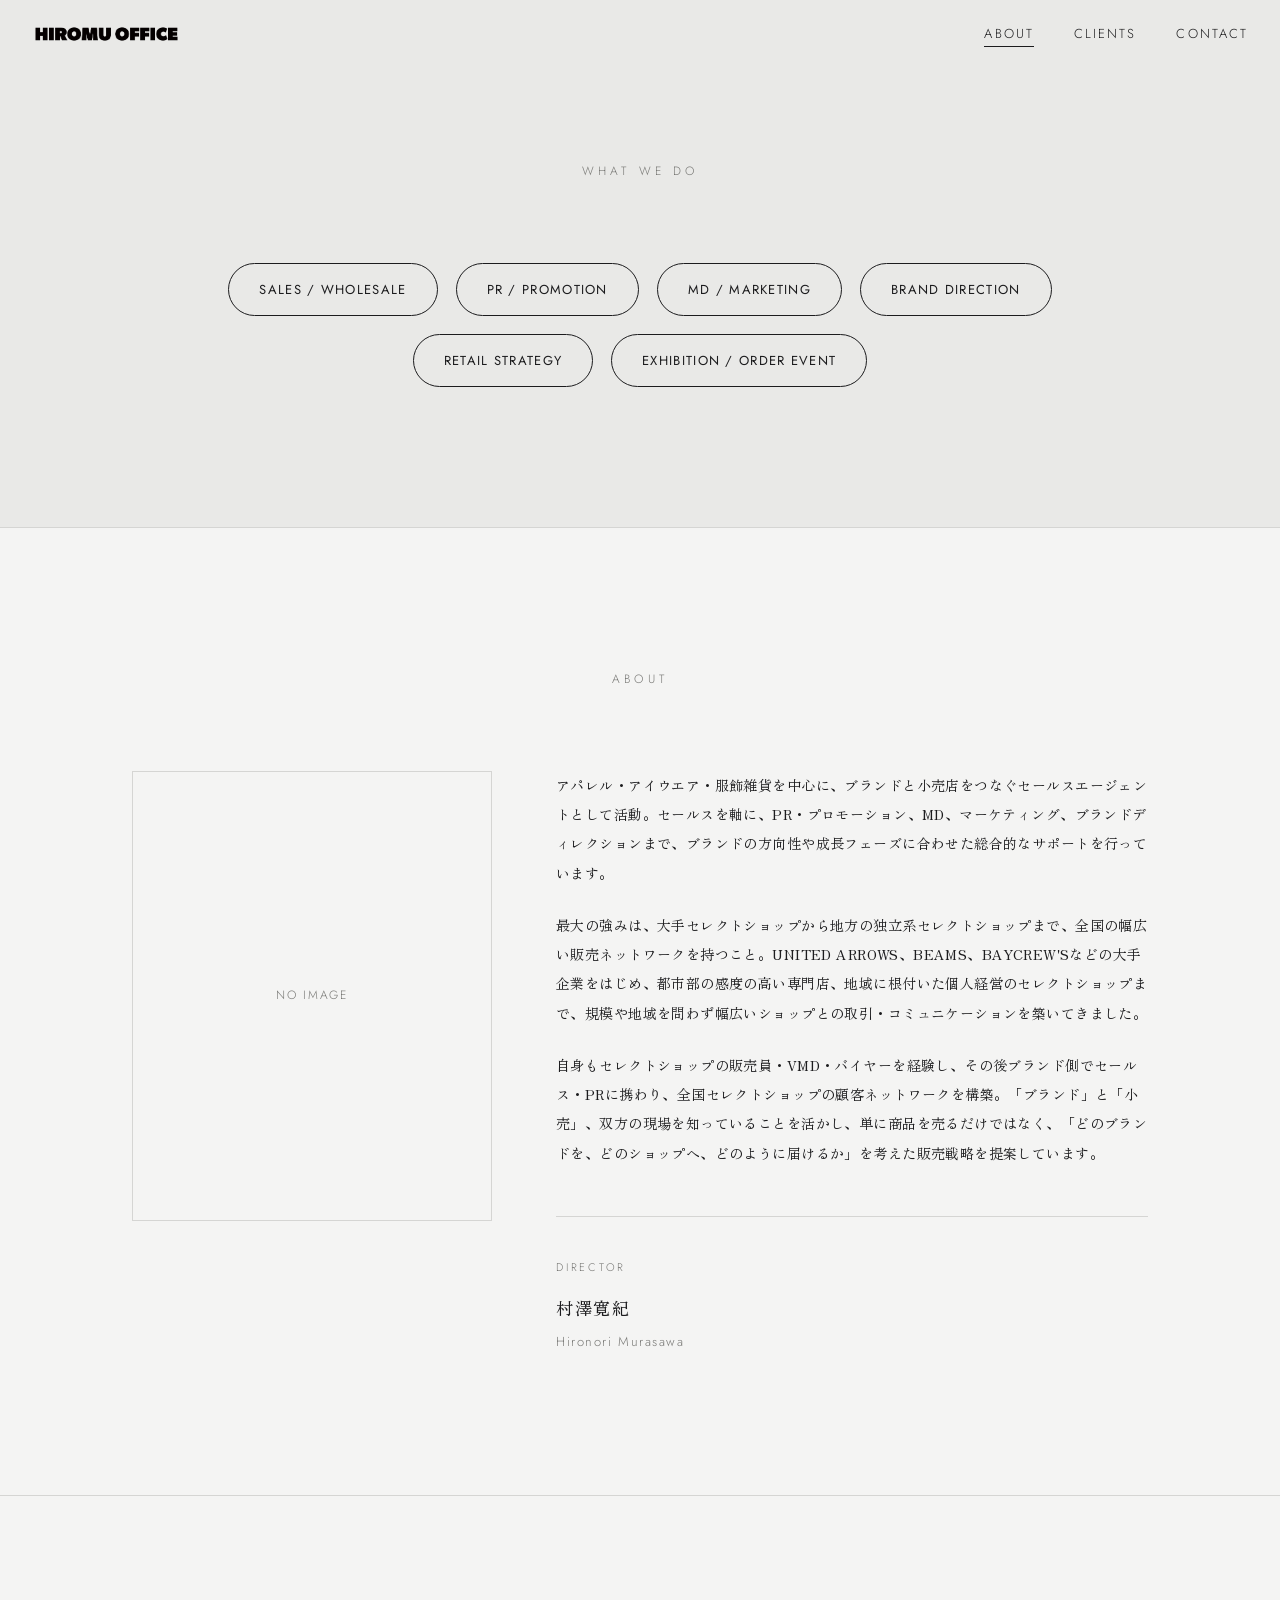
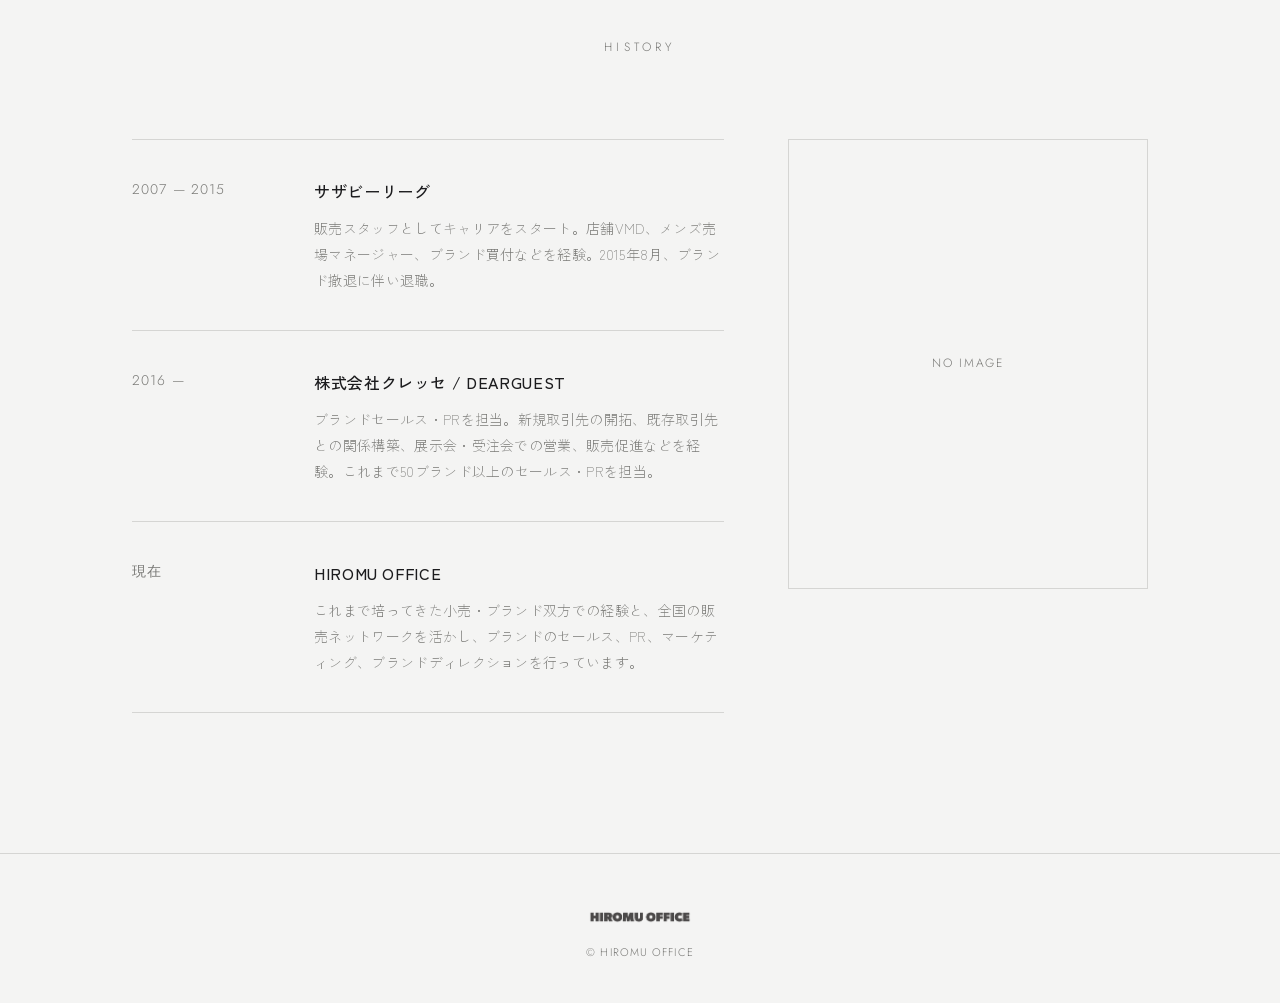
==== about.html @ 8cd8a6fa "Update About page lead paragraph wording" ====
<!DOCTYPE html>
<html lang="ja">
<head>
<meta charset="UTF-8">
<meta name="viewport" content="width=device-width, initial-scale=1.0">
<title>About | HIROMU OFFICE</title>
<meta name="description" content="HIROMU OFFICEの事業案内・プロフィール。全国の販売ネットワークを活かし、セールス、PR、MD、マーケティング、ブランドディレクションを行うセールスエージェントです。">
<link rel="stylesheet" href="css/style.css">
</head>
<body>

<header class="site-header solid">
  <a href="index.html" class="logo-mark"><img src="assets/logo.png" alt="HIROMU OFFICE"></a>
  <button class="nav-toggle" aria-label="メニュー">
    <span></span><span></span><span></span>
  </button>
  <ul class="nav-list">
    <li><a href="about.html" class="active">About</a></li>
    <li><a href="clients.html">Clients</a></li>
    <li><a href="contact.html">Contact</a></li>
  </ul>
</header>

<section class="section-pad section-alt" style="padding-top:160px;">
  <div class="wrap">
    <div class="section-head">
      <span class="eyebrow">What We Do</span>
    </div>
    <div class="service-buttons">
      <button type="button" class="service-btn">
        <span class="btn-label">Sales / Wholesale</span>
        <span class="btn-tooltip">新規取引先の開拓から、既存取引先との関係構築まで。</span>
      </button>
      <button type="button" class="service-btn">
        <span class="btn-label">PR / Promotion</span>
        <span class="btn-tooltip">ブランドの魅力を伝えるPR・プロモーション。</span>
      </button>
      <button type="button" class="service-btn">
        <span class="btn-label">MD / Marketing</span>
        <span class="btn-tooltip">ブランドの方向性・成長フェーズに合わせたMD・マーケティング。</span>
      </button>
      <button type="button" class="service-btn">
        <span class="btn-label">Brand Direction</span>
        <span class="btn-tooltip">ブランドの世界観を理解した上でのディレクション。</span>
      </button>
      <button type="button" class="service-btn">
        <span class="btn-label">Retail Strategy</span>
        <span class="btn-tooltip">どのブランドを、どのショップへ、どう届けるかを考えた販売戦略。</span>
      </button>
      <button type="button" class="service-btn">
        <span class="btn-label">Exhibition / Order Event</span>
        <span class="btn-tooltip">展示会・受注会での営業。</span>
      </button>
    </div>
  </div>
</section>

<section class="section-pad">
  <div class="wrap">
    <div class="section-head">
      <span class="eyebrow">About</span>
    </div>

    <div class="split">
      <div class="split-media no-image-media">
        <span>No Image</span>
      </div>
      <div class="split-body">
        <div class="lead director-intro">
          <p>アパレル・アイウエア・服飾雑貨を中心に、ブランドと小売店をつなぐセールスエージェントとして活動。セールスを軸に、PR・プロモーション、MD、マーケティング、ブランドディレクションまで、ブランドの方向性や成長フェーズに合わせた総合的なサポートを行っています。</p>
          <p>最大の強みは、大手セレクトショップから地方の独立系セレクトショップまで、全国の幅広い販売ネットワークを持つこと。UNITED ARROWS、BEAMS、BAYCREW'Sなどの大手企業をはじめ、都市部の感度の高い専門店、地域に根付いた個人経営のセレクトショップまで、規模や地域を問わず幅広いショップとの取引・コミュニケーションを築いてきました。</p>
          <p>自身もセレクトショップの販売員・VMD・バイヤーを経験し、その後ブランド側でセールス・PRに携わり、全国セレクトショップの顧客ネットワークを構築。「ブランド」と「小売」、双方の現場を知っていることを活かし、単に商品を売るだけではなく、「どのブランドを、どのショップへ、どのように届けるか」を考えた販売戦略を提案しています。</p>
        </div>

        <div class="director-block">
          <div class="role">Director</div>
          <div class="name-jp director-intro">村澤寛紀</div>
          <div class="name-en">Hironori Murasawa</div>
        </div>
      </div>
    </div>
  </div>
</section>

<section class="section-pad">
  <div class="wrap">
    <div class="section-head">
      <span class="eyebrow">History</span>
    </div>
    <div class="split split-reverse">
    <div class="split-media no-image-media">
      <span>No Image</span>
    </div>
    <div class="split-body">
    <div class="timeline">
      <div class="timeline-item">
        <div class="year">2007 — 2015</div>
        <div>
          <div class="org">サザビーリーグ</div>
          <div class="desc">販売スタッフとしてキャリアをスタート。店舗VMD、メンズ売場マネージャー、ブランド買付などを経験。2015年8月、ブランド撤退に伴い退職。</div>
        </div>
      </div>
      <div class="timeline-item">
        <div class="year">2016 — </div>
        <div>
          <div class="org">株式会社クレッセ / DEARGUEST</div>
          <div class="desc">ブランドセールス・PRを担当。新規取引先の開拓、既存取引先との関係構築、展示会・受注会での営業、販売促進などを経験。これまで50ブランド以上のセールス・PRを担当。</div>
        </div>
      </div>
      <div class="timeline-item">
        <div class="year">現在</div>
        <div>
          <div class="org">HIROMU OFFICE</div>
          <div class="desc">これまで培ってきた小売・ブランド双方での経験と、全国の販売ネットワークを活かし、ブランドのセールス、PR、マーケティング、ブランドディレクションを行っています。</div>
        </div>
      </div>
    </div>
    </div>
    </div>
  </div>
</section>

<footer class="site-footer">
  <img src="assets/logo.png" alt="HIROMU OFFICE">
  <p class="copyright">&copy; HIROMU OFFICE</p>
</footer>

<script src="js/main.js"></script>
</body>
</html>
---- css/style.css ----
@import url('https://fonts.googleapis.com/css2?family=Fraunces:opsz,wght@9..144,500;9..144,600;9..144,700&family=Jost:wght@300;400;500;700&family=Zen+Kaku+Gothic+New:wght@300;400;500;700&family=Zen+Old+Mincho:wght@400;500&display=swap');

:root {
  --ink: #1c1c1e;
  --paper: #f4f4f3;
  --line: #d5d5d3;
  --muted: #787875;
  --accent: #1c1c1e;
  --max: 1080px;
}

* { box-sizing: border-box; margin: 0; padding: 0; }

html { scroll-behavior: smooth; }

body {
  font-family: 'Zen Kaku Gothic New', -apple-system, BlinkMacSystemFont, 'Hiragino Sans', 'Yu Gothic', sans-serif;
  font-weight: 300;
  color: var(--ink);
  background: var(--paper);
  line-height: 1.9;
  letter-spacing: 0.02em;
  -webkit-font-smoothing: antialiased;
}

a { color: inherit; text-decoration: none; }

img { max-width: 100%; display: block; }

.wrap {
  max-width: var(--max);
  margin: 0 auto;
  padding: 0 32px;
}

/* Header */
.site-header {
  position: fixed;
  top: 0; left: 0; right: 0;
  z-index: 100;
  display: flex;
  align-items: center;
  justify-content: space-between;
  padding: 22px 32px;
  mix-blend-mode: normal;
  transition: background 0.3s ease, box-shadow 0.3s ease;
}

.site-header.solid {
  background: rgba(250, 250, 248, 0.92);
  backdrop-filter: blur(6px);
  box-shadow: 0 1px 0 var(--line);
}

.logo-mark img { height: 20px; width: auto; }

.nav-list {
  display: flex;
  gap: 40px;
  list-style: none;
  font-family: 'Jost', sans-serif;
  font-size: 13px;
  letter-spacing: 0.16em;
  text-transform: uppercase;
}

.nav-list a {
  position: relative;
  padding-bottom: 4px;
}

.nav-list a::after {
  content: '';
  position: absolute;
  left: 0; right: 0; bottom: 0;
  height: 1px;
  background: var(--ink);
  transform: scaleX(0);
  transform-origin: right;
  transition: transform 0.3s ease;
}

.nav-list a:hover::after,
.nav-list a.active::after {
  transform: scaleX(1);
  transform-origin: left;
}

.nav-toggle {
  display: none;
  flex-direction: column;
  gap: 5px;
  background: none;
  border: none;
  cursor: pointer;
  z-index: 200;
}

.nav-toggle span {
  width: 24px;
  height: 1px;
  background: var(--ink);
  display: block;
}

/* TOP page: full-bleed photo hero */
.top-hero {
  position: relative;
  height: 100svh;
  overflow: hidden;
}

.top-hero-photo {
  position: absolute;
  inset: 0;
}

.top-hero-photo img {
  width: 100%;
  height: 100%;
  object-fit: cover;
  display: block;
  filter: contrast(0.92) brightness(0.85) saturate(0.9);
}

.top-hero-photo::after {
  content: '';
  position: absolute;
  inset: 0;
  background: linear-gradient(180deg, rgba(0,0,0,0.35) 0%, rgba(0,0,0,0.15) 35%, rgba(0,0,0,0.45) 100%);
}

body.has-photo-hero .site-header:not(.solid) .logo-mark img {
  filter: invert(1) brightness(1.6);
}

body.has-photo-hero .site-header:not(.solid):not(:has(.nav-list.open)) .nav-toggle span {
  background: #fff;
}

@media (min-width: 861px) {
  body.has-photo-hero .site-header:not(.solid) .nav-list a {
    color: #fff;
  }
}

/* Section shell */
section { position: relative; }

.section-pad {
  padding: 140px 0;
}

.section-pad + .section-pad,
.section-alt + .section-pad {
  border-top: 1px solid var(--line);
}

.section-alt {
  background: #e9e9e7;
}

.section-head {
  text-align: center;
  margin-bottom: 80px;
}

.section-head .eyebrow {
  font-family: 'Jost', sans-serif;
  font-size: 12px;
  letter-spacing: 0.35em;
  text-transform: uppercase;
  color: var(--muted);
  display: block;
  margin-bottom: 18px;
}

.section-head h2 {
  font-weight: 500;
  font-size: clamp(22px, 3vw, 30px);
  letter-spacing: 0.08em;
}

.section-head h2.tagline {
  font-family: 'Jost', sans-serif;
  font-weight: 300;
  font-size: clamp(20px, 3.4vw, 34px);
  letter-spacing: 0.05em;
}

/* Nav cards on top page */
.card-grid {
  display: grid;
  grid-template-columns: repeat(3, 1fr);
  gap: 1px;
  background: var(--line);
  border: 1px solid var(--line);
}

.nav-card {
  background: var(--paper);
  padding: 64px 36px;
  text-align: center;
  transition: background 0.3s ease;
}

.nav-card:hover { background: #fff; }

.nav-card .num {
  font-family: 'Jost', sans-serif;
  font-size: 12px;
  color: var(--muted);
  letter-spacing: 0.2em;
  margin-bottom: 20px;
  display: block;
}

.nav-card h3 {
  font-family: 'Jost', sans-serif;
  font-weight: 400;
  font-size: 20px;
  letter-spacing: 0.14em;
  margin-bottom: 18px;
}

.nav-card p {
  font-size: 14px;
  color: var(--muted);
  line-height: 1.9;
  margin-bottom: 26px;
}

.nav-card .more {
  font-family: 'Jost', sans-serif;
  font-size: 11px;
  letter-spacing: 0.2em;
  text-transform: uppercase;
  border-bottom: 1px solid var(--ink);
  padding-bottom: 2px;
}

/* Body copy */
.lead {
  max-width: 720px;
  margin: 0 auto;
  font-size: 16px;
  line-height: 2.1;
}

.lead p + p { margin-top: 1.6em; }

.director-intro {
  font-family: 'Zen Old Mincho', serif;
  font-weight: 400;
  font-size: 14px;
  letter-spacing: 0.03em;
}

.director-block .name-jp.director-intro {
  font-size: 17px;
  font-weight: 500;
}

.director-block {
  max-width: 720px;
  margin: 64px auto 0;
  padding-top: 40px;
  border-top: 1px solid var(--line);
  text-align: center;
}

/* Split layout: media + body side by side */
.split {
  display: grid;
  grid-template-columns: minmax(240px, 360px) 1fr;
  gap: 64px;
  align-items: start;
  max-width: var(--max);
  margin: 0 auto;
}

.split.split-reverse {
  grid-template-columns: 1fr minmax(240px, 360px);
}

.split.split-reverse .split-media { order: 2; }
.split.split-reverse .split-body { order: 1; }

.split-media img {
  width: 100%;
  aspect-ratio: 4 / 5;
  object-fit: cover;
  filter: grayscale(1);
}

.no-image-media {
  aspect-ratio: 4 / 5;
  display: flex;
  align-items: center;
  justify-content: center;
  border: 1px solid var(--line);
}

.no-image-media span {
  font-family: 'Jost', sans-serif;
  font-size: 12px;
  letter-spacing: 0.14em;
  text-transform: uppercase;
  color: var(--muted);
}

.split-body .lead {
  max-width: none;
  margin: 0;
}

.split-body .director-block {
  max-width: none;
  margin: 48px 0 0;
  text-align: left;
}

@media (max-width: 860px) {
  .split,
  .split.split-reverse {
    grid-template-columns: 1fr;
    gap: 32px;
  }

  .split.split-reverse .split-media,
  .split.split-reverse .split-body {
    order: initial;
  }

  .split-media img {
    max-width: 340px;
    margin: 0 auto;
  }
}

.director-block .role {
  font-family: 'Jost', sans-serif;
  font-size: 11px;
  letter-spacing: 0.25em;
  text-transform: uppercase;
  color: var(--muted);
  margin-bottom: 14px;
}

.director-block .name-jp {
  font-size: 20px;
  letter-spacing: 0.1em;
  margin-bottom: 6px;
}

.director-block .name-en {
  font-family: 'Jost', sans-serif;
  font-size: 13px;
  letter-spacing: 0.12em;
  color: var(--muted);
}

/* Services */
.service-buttons {
  max-width: var(--max);
  margin: 0 auto;
  display: flex;
  flex-wrap: wrap;
  justify-content: center;
  gap: 18px;
}

.service-btn {
  position: relative;
  font-family: 'Jost', sans-serif;
  background: transparent;
  border: 1px solid var(--ink);
  border-radius: 999px;
  padding: 16px 30px;
  cursor: pointer;
  -webkit-tap-highlight-color: transparent;
}

.btn-label {
  position: relative;
  z-index: 1;
  font-size: 13px;
  letter-spacing: 0.1em;
  text-transform: uppercase;
  color: var(--ink);
  transition: color 0.3s ease;
}

.service-btn::before {
  content: '';
  position: absolute;
  inset: 0;
  border-radius: 999px;
  background: var(--ink);
  transform: scaleX(0);
  transition: transform 0.35s ease;
  z-index: 0;
}

.service-btn:hover::before,
.service-btn:focus-visible::before {
  transform: scaleX(1);
}

.service-btn:hover .btn-label,
.service-btn:focus-visible .btn-label {
  color: var(--paper);
}

.btn-tooltip {
  position: absolute;
  bottom: calc(100% + 14px);
  left: 50%;
  width: 240px;
  transform: translateX(-50%) translateY(6px);
  background: var(--ink);
  color: var(--paper);
  font-family: 'Zen Kaku Gothic New', sans-serif;
  font-size: 13px;
  line-height: 1.8;
  letter-spacing: 0.02em;
  text-transform: none;
  text-align: left;
  padding: 16px 18px;
  border-radius: 10px;
  opacity: 0;
  pointer-events: none;
  transition: opacity 0.25s ease, transform 0.25s ease;
  z-index: 20;
}

.btn-tooltip::after {
  content: '';
  position: absolute;
  top: 100%;
  left: 50%;
  transform: translateX(-50%);
  border: 6px solid transparent;
  border-top-color: var(--ink);
}

.service-btn:hover .btn-tooltip,
.service-btn:focus-visible .btn-tooltip,
.service-btn.is-open .btn-tooltip {
  opacity: 1;
  transform: translateX(-50%) translateY(0);
}

.service-btn.is-open::before {
  transform: scaleX(1);
}

.service-btn.is-open .btn-label {
  color: var(--paper);
}

/* Career timeline */
.timeline {
  max-width: 760px;
  margin: 0 auto;
}

.timeline-item {
  display: grid;
  grid-template-columns: 150px 1fr;
  gap: 32px;
  padding: 36px 0;
  border-bottom: 1px solid var(--line);
}

.timeline-item:first-child { border-top: 1px solid var(--line); }

.timeline-item .year {
  font-family: 'Jost', sans-serif;
  font-size: 14px;
  letter-spacing: 0.08em;
  color: var(--muted);
  white-space: nowrap;
}

.timeline-item .org {
  font-size: 16px;
  font-weight: 500;
  letter-spacing: 0.04em;
  margin-bottom: 10px;
}

.timeline-item .desc {
  font-size: 14px;
  color: var(--muted);
  line-height: 1.85;
}

/* Clients */
.client-grid {
  max-width: 460px;
  margin: 0 auto;
  display: flex;
  flex-direction: column;
  gap: 110px;
}

.client-card {
  text-align: center;
}

.client-photo {
  aspect-ratio: 4 / 5;
  overflow: hidden;
  margin-bottom: 26px;
}

.client-photo img {
  width: 100%;
  height: 100%;
  object-fit: cover;
  filter: grayscale(1);
  transition: filter 0.4s ease, transform 0.6s ease;
}

.client-card:hover .client-photo img {
  filter: grayscale(0);
  transform: scale(1.03);
}

.client-card .client-name {
  display: block;
  font-family: 'Jost', sans-serif;
  font-size: clamp(22px, 3.2vw, 32px);
  letter-spacing: 0.06em;
  text-transform: uppercase;
}

.client-card .client-name.normal-case {
  text-transform: none;
}

.client-card.no-image {
  padding: 60px 0;
  border: 1px solid var(--line);
}

.client-card.no-image .client-name {
  color: var(--muted);
}

.network-text {
  max-width: 640px;
  margin: 48px auto 0;
  text-align: center;
  font-size: 15px;
  color: var(--muted);
  line-height: 2;
}

.network-text strong {
  color: var(--ink);
  font-weight: 500;
}

/* Contact form */
.contact-form {
  max-width: 560px;
  margin: 0 auto;
}

.field {
  margin-bottom: 30px;
}

.field label {
  display: block;
  font-family: 'Jost', sans-serif;
  font-size: 11px;
  letter-spacing: 0.2em;
  text-transform: uppercase;
  color: var(--muted);
  margin-bottom: 10px;
}

.field input,
.field textarea {
  width: 100%;
  border: none;
  border-bottom: 1px solid var(--line);
  background: transparent;
  padding: 10px 2px;
  font-family: inherit;
  font-size: 15px;
  color: var(--ink);
  transition: border-color 0.3s ease;
}

.field textarea { resize: vertical; min-height: 120px; }

.field input:focus,
.field textarea:focus {
  outline: none;
  border-color: var(--ink);
}

.field .req {
  font-size: 10px;
  color: var(--muted);
  margin-left: 6px;
}

.submit-btn {
  display: inline-block;
  font-family: 'Jost', sans-serif;
  font-size: 12px;
  letter-spacing: 0.2em;
  text-transform: uppercase;
  background: var(--ink);
  color: var(--paper);
  border: 1px solid var(--ink);
  padding: 16px 44px;
  cursor: pointer;
  transition: background 0.3s ease, color 0.3s ease;
  width: 100%;
}

.submit-btn:hover {
  background: transparent;
  color: var(--ink);
}

.submit-btn:disabled {
  opacity: 0.5;
  cursor: default;
}

.form-status {
  margin-top: 20px;
  text-align: center;
  font-size: 13px;
  letter-spacing: 0.04em;
  min-height: 1.4em;
}

.form-status.is-success { color: #2f6b3a; }
.form-status.is-error { color: #a33; }

.contact-note {
  max-width: 560px;
  margin: 0 auto 56px;
  text-align: center;
  font-size: 13px;
  color: var(--muted);
  line-height: 1.9;
}

/* Footer */
.site-footer {
  padding: 56px 32px 40px;
  text-align: center;
  border-top: 1px solid var(--line);
}

.site-footer img {
  height: 14px;
  margin: 0 auto 18px;
  opacity: 0.7;
}

.site-footer .copyright {
  font-family: 'Jost', sans-serif;
  font-size: 11px;
  letter-spacing: 0.1em;
  color: var(--muted);
}

/* Responsive */
@media (max-width: 860px) {
  .nav-list {
    position: fixed;
    top: 0; right: 0;
    height: 100vh;
    width: 78vw;
    max-width: 320px;
    background: var(--paper);
    flex-direction: column;
    justify-content: center;
    align-items: flex-start;
    gap: 30px;
    padding: 0 48px;
    transform: translateX(100%);
    transition: transform 0.4s ease;
    box-shadow: -2px 0 24px rgba(0,0,0,0.06);
  }

  .nav-list.open { transform: translateX(0); }

  .nav-toggle { display: flex; }

  .card-grid { grid-template-columns: 1fr; }

  .service-buttons { gap: 12px; }

  .btn-tooltip { width: min(230px, 76vw); }

  .timeline-item { grid-template-columns: 1fr; gap: 10px; }

  .client-grid { gap: 70px; }

  .section-pad { padding: 90px 0; }

  .hero-split {
    grid-template-columns: 1fr;
    min-height: auto;
    padding: 16px;
    gap: 16px;
  }

  .hero-split-text { padding: 100px 8px 24px; }

  .hero-split-media { aspect-ratio: 4 / 5; border-radius: 16px; }
}
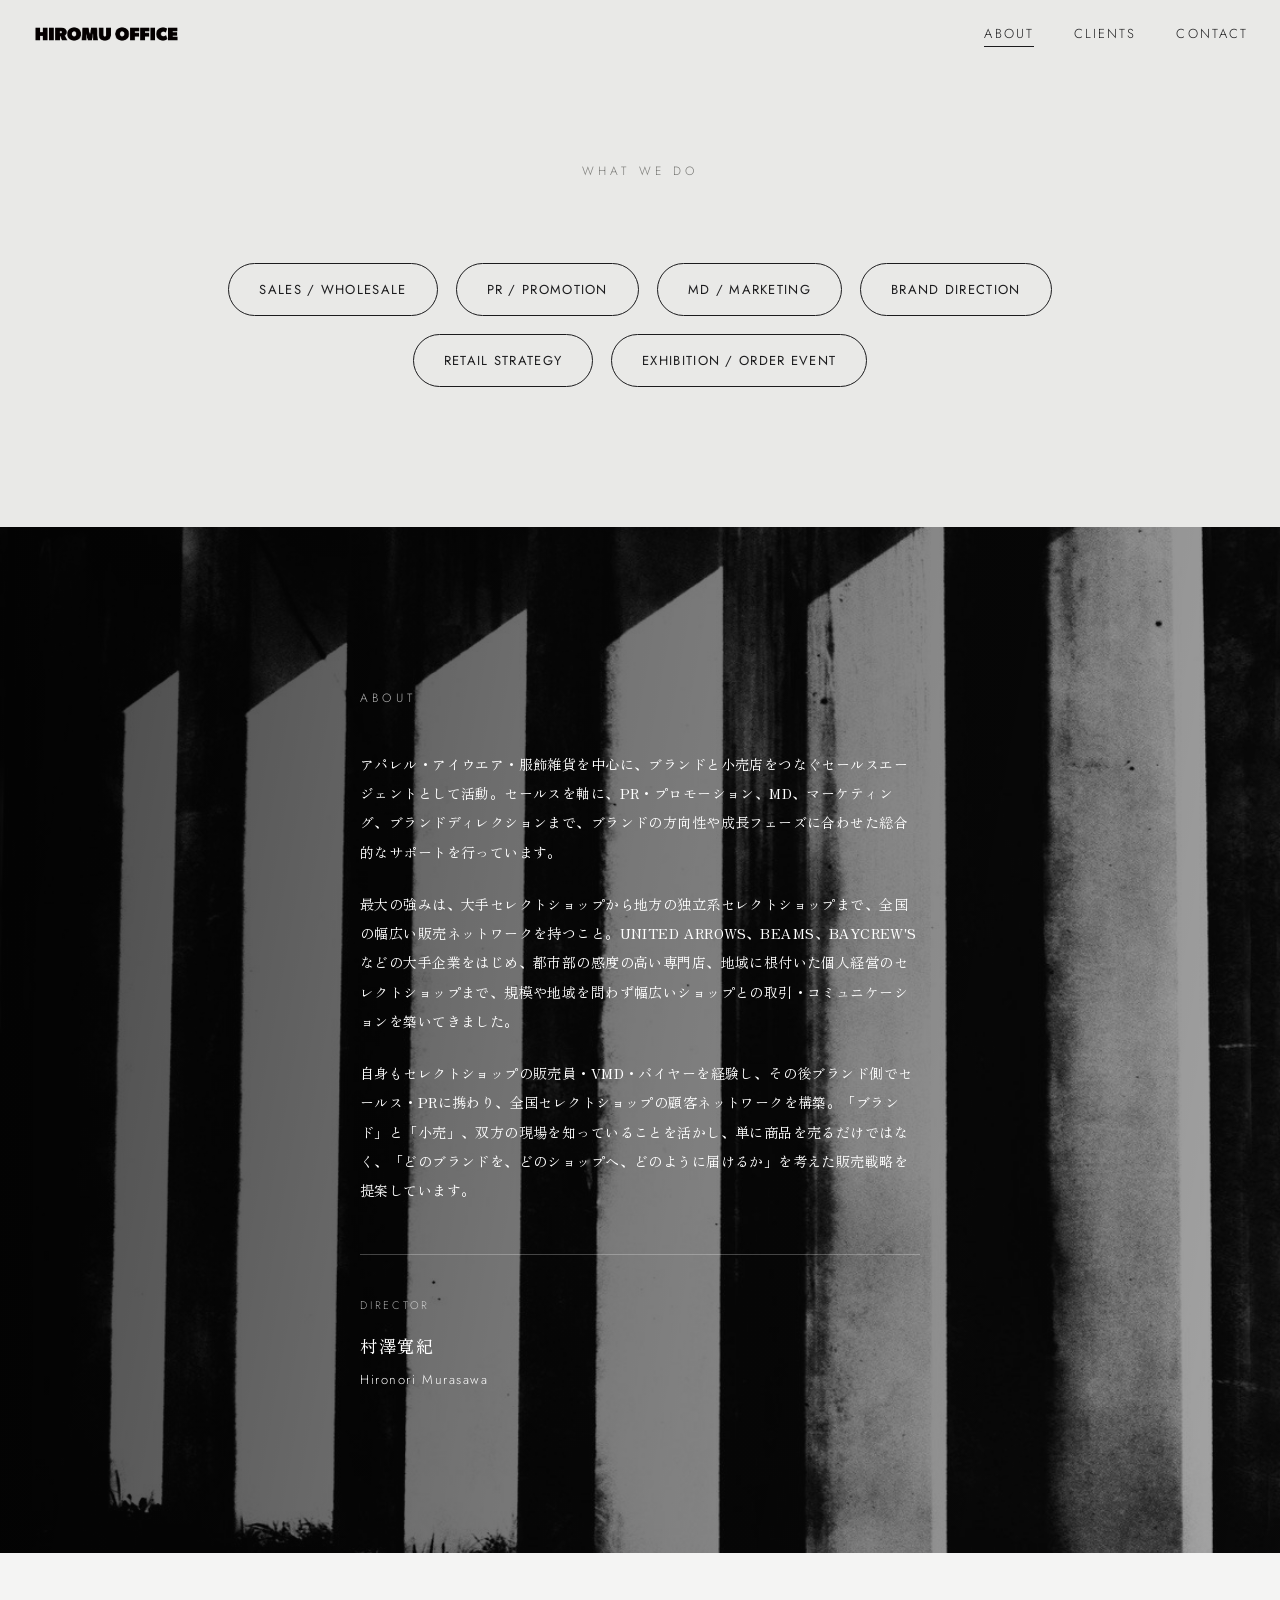
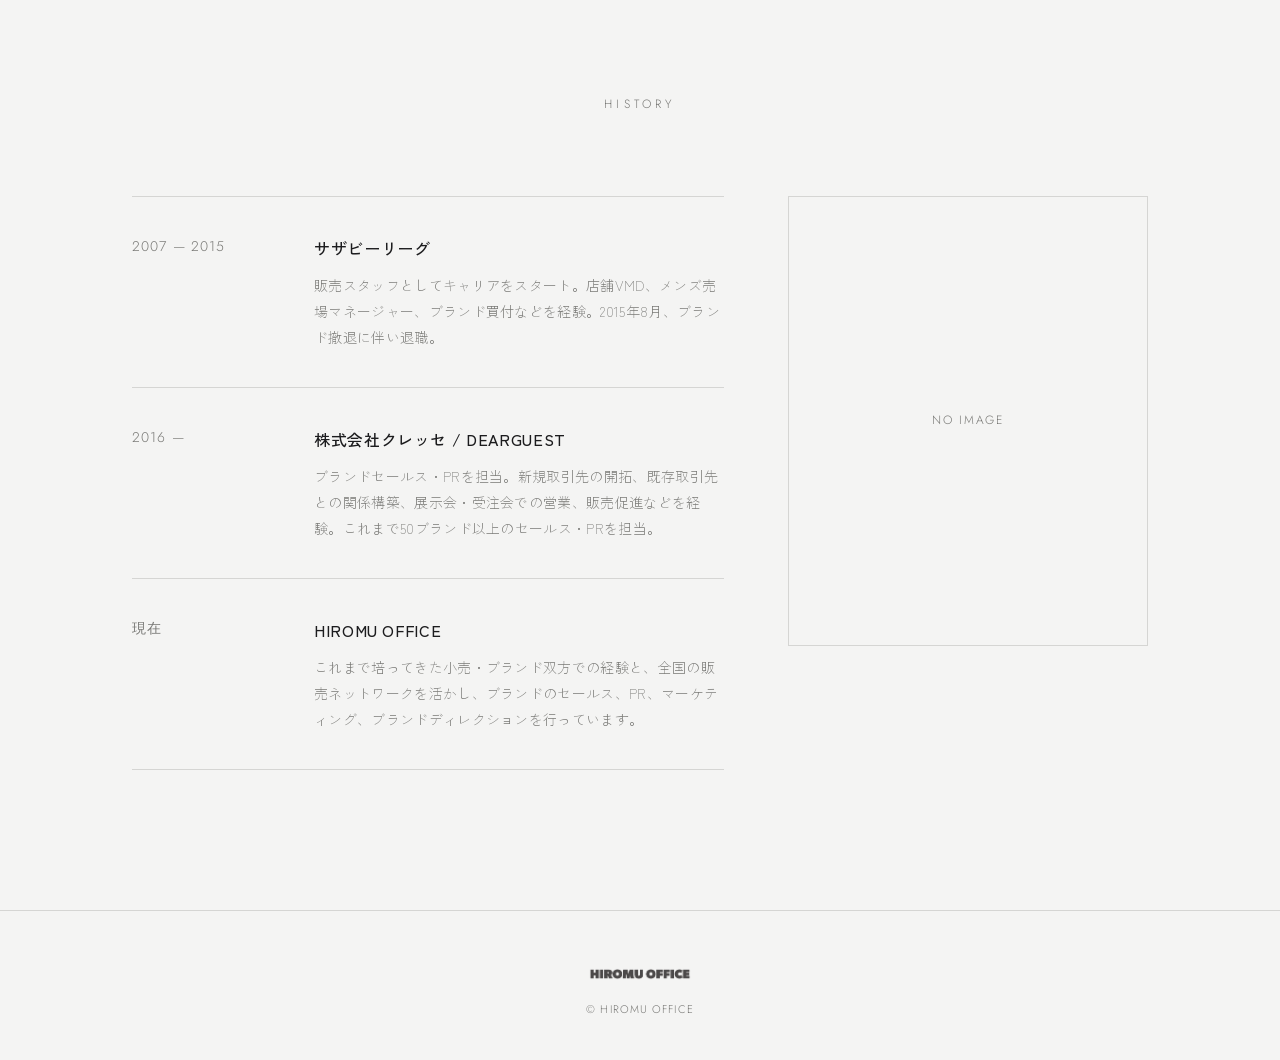
==== commit 560aa9b2: "Give About page director-intro section a full-bleed photo background, inspired by sandt-showroom.com" ====
--- a/about.html
+++ b/about.html
@@ -55,29 +55,25 @@
   </div>
 </section>
 
-<section class="section-pad">
-  <div class="wrap">
+<section class="photo-bg-section">
+  <div class="photo-bg-media">
+    <img src="assets/hero-columns.jpg" alt="HIROMU OFFICE">
+  </div>
+  <div class="wrap photo-bg-content">
     <div class="section-head">
       <span class="eyebrow">About</span>
     </div>
 
-    <div class="split">
-      <div class="split-media no-image-media">
-        <span>No Image</span>
-      </div>
-      <div class="split-body">
-        <div class="lead director-intro">
-          <p>アパレル・アイウエア・服飾雑貨を中心に、ブランドと小売店をつなぐセールスエージェントとして活動。セールスを軸に、PR・プロモーション、MD、マーケティング、ブランドディレクションまで、ブランドの方向性や成長フェーズに合わせた総合的なサポートを行っています。</p>
-          <p>最大の強みは、大手セレクトショップから地方の独立系セレクトショップまで、全国の幅広い販売ネットワークを持つこと。UNITED ARROWS、BEAMS、BAYCREW'Sなどの大手企業をはじめ、都市部の感度の高い専門店、地域に根付いた個人経営のセレクトショップまで、規模や地域を問わず幅広いショップとの取引・コミュニケーションを築いてきました。</p>
-          <p>自身もセレクトショップの販売員・VMD・バイヤーを経験し、その後ブランド側でセールス・PRに携わり、全国セレクトショップの顧客ネットワークを構築。「ブランド」と「小売」、双方の現場を知っていることを活かし、単に商品を売るだけではなく、「どのブランドを、どのショップへ、どのように届けるか」を考えた販売戦略を提案しています。</p>
-        </div>
+    <div class="lead director-intro">
+      <p>アパレル・アイウエア・服飾雑貨を中心に、ブランドと小売店をつなぐセールスエージェントとして活動。セールスを軸に、PR・プロモーション、MD、マーケティング、ブランドディレクションまで、ブランドの方向性や成長フェーズに合わせた総合的なサポートを行っています。</p>
+      <p>最大の強みは、大手セレクトショップから地方の独立系セレクトショップまで、全国の幅広い販売ネットワークを持つこと。UNITED ARROWS、BEAMS、BAYCREW'Sなどの大手企業をはじめ、都市部の感度の高い専門店、地域に根付いた個人経営のセレクトショップまで、規模や地域を問わず幅広いショップとの取引・コミュニケーションを築いてきました。</p>
+      <p>自身もセレクトショップの販売員・VMD・バイヤーを経験し、その後ブランド側でセールス・PRに携わり、全国セレクトショップの顧客ネットワークを構築。「ブランド」と「小売」、双方の現場を知っていることを活かし、単に商品を売るだけではなく、「どのブランドを、どのショップへ、どのように届けるか」を考えた販売戦略を提案しています。</p>
+    </div>
 
-        <div class="director-block">
-          <div class="role">Director</div>
-          <div class="name-jp director-intro">村澤寛紀</div>
-          <div class="name-en">Hironori Murasawa</div>
-        </div>
-      </div>
+    <div class="director-block">
+      <div class="role">Director</div>
+      <div class="name-jp director-intro">村澤寛紀</div>
+      <div class="name-en">Hironori Murasawa</div>
     </div>
   </div>
 </section>
--- a/css/style.css
+++ b/css/style.css
@@ -163,6 +163,80 @@
 .section-head {
   text-align: center;
   margin-bottom: 80px;
+}
+
+/* Full-bleed photo background section (About page director intro) */
+.photo-bg-section {
+  position: relative;
+  overflow: hidden;
+  padding: 160px 0;
+  min-height: 90vh;
+  display: flex;
+  align-items: center;
+}
+
+.photo-bg-media {
+  position: absolute;
+  inset: 0;
+  z-index: 0;
+}
+
+.photo-bg-media img {
+  width: 100%;
+  height: 100%;
+  object-fit: cover;
+  display: block;
+  filter: contrast(0.92) brightness(0.8) saturate(0.9);
+}
+
+.photo-bg-media::after {
+  content: '';
+  position: absolute;
+  inset: 0;
+  background: linear-gradient(100deg, rgba(0,0,0,0.65) 0%, rgba(0,0,0,0.4) 45%, rgba(0,0,0,0.15) 100%);
+}
+
+.photo-bg-content {
+  position: relative;
+  z-index: 1;
+}
+
+.photo-bg-content .section-head {
+  text-align: left;
+  margin-bottom: 40px;
+}
+
+.photo-bg-content .section-head .eyebrow {
+  color: rgba(255,255,255,0.7);
+}
+
+.photo-bg-content .lead {
+  max-width: 560px;
+  margin: 0;
+  color: #fff;
+}
+
+.photo-bg-content .director-block {
+  max-width: 560px;
+  margin: 48px 0 0;
+  text-align: left;
+  border-top-color: rgba(255,255,255,0.25);
+}
+
+.photo-bg-content .director-block .role {
+  color: rgba(255,255,255,0.65);
+}
+
+.photo-bg-content .director-block .name-jp,
+.photo-bg-content .director-block .name-en {
+  color: #fff;
+}
+
+@media (max-width: 860px) {
+  .photo-bg-section {
+    padding: 100px 0;
+    min-height: auto;
+  }
 }
 
 .section-head .eyebrow {
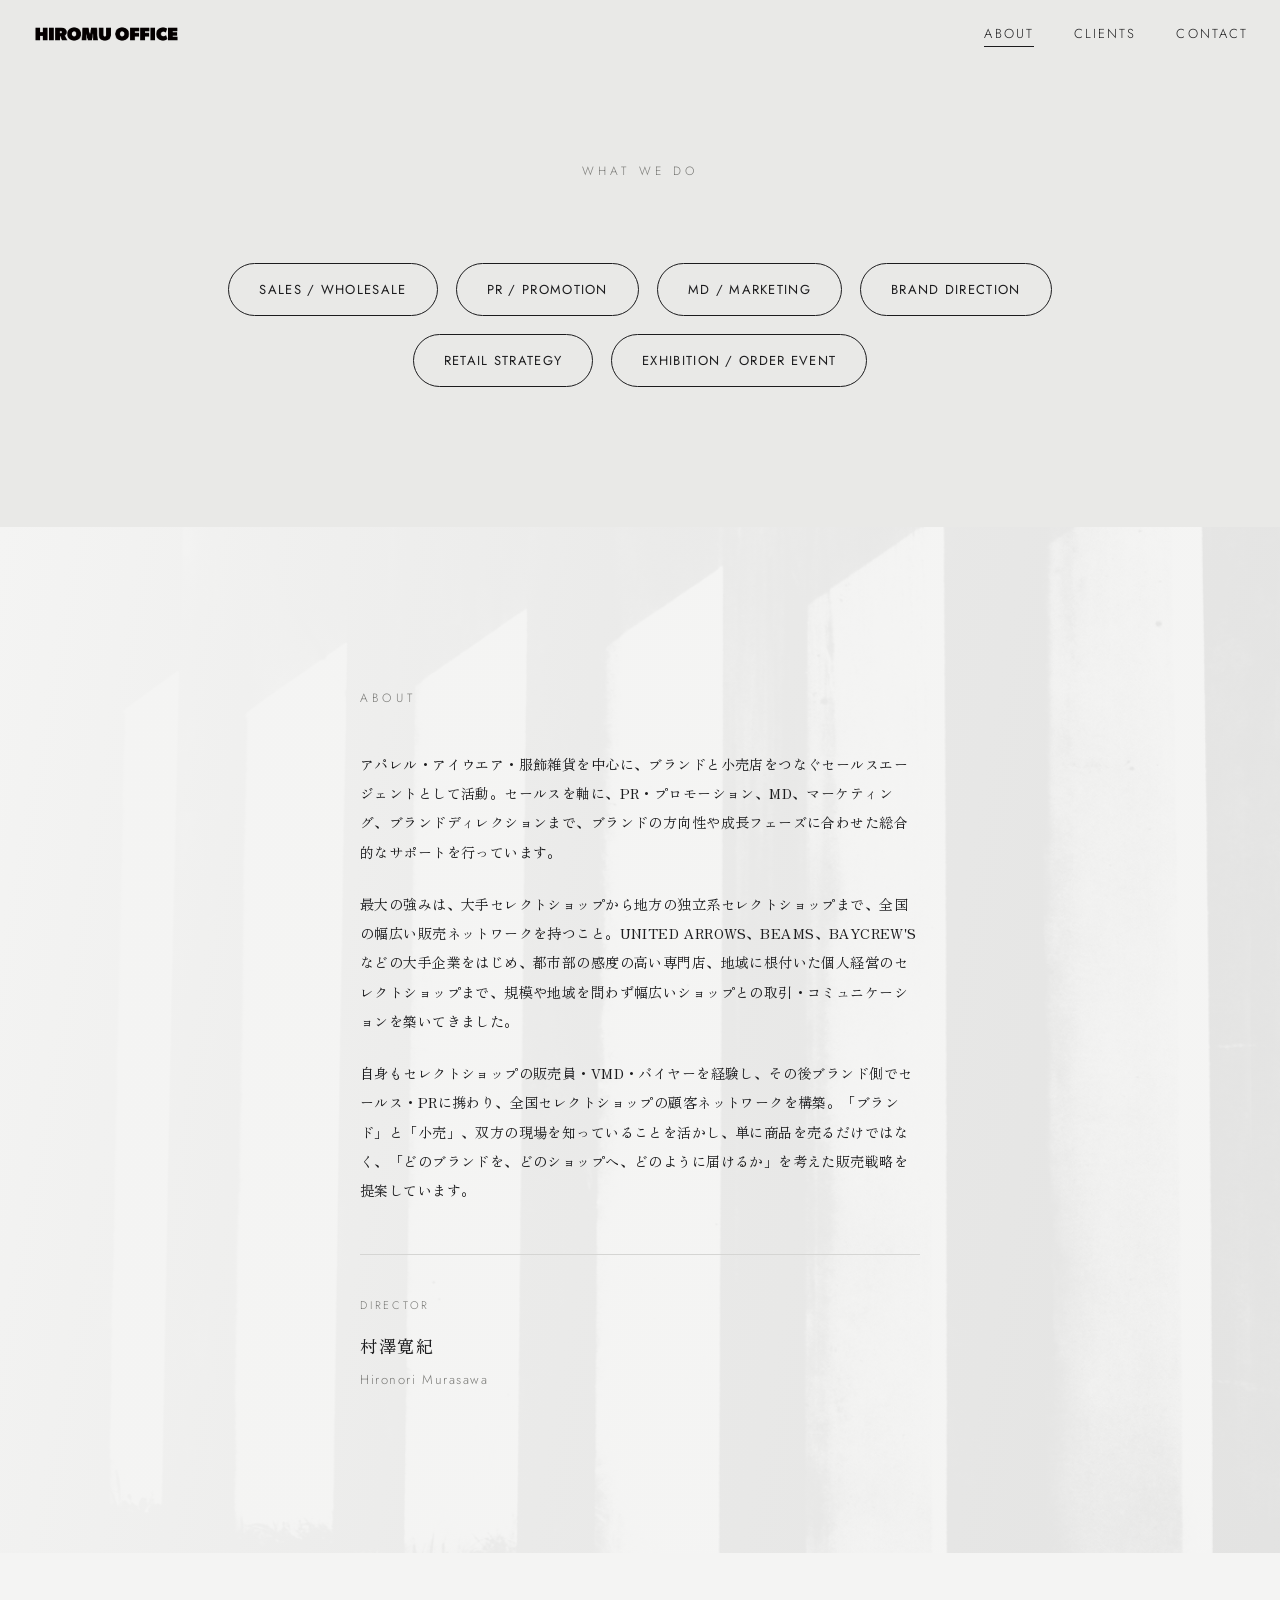
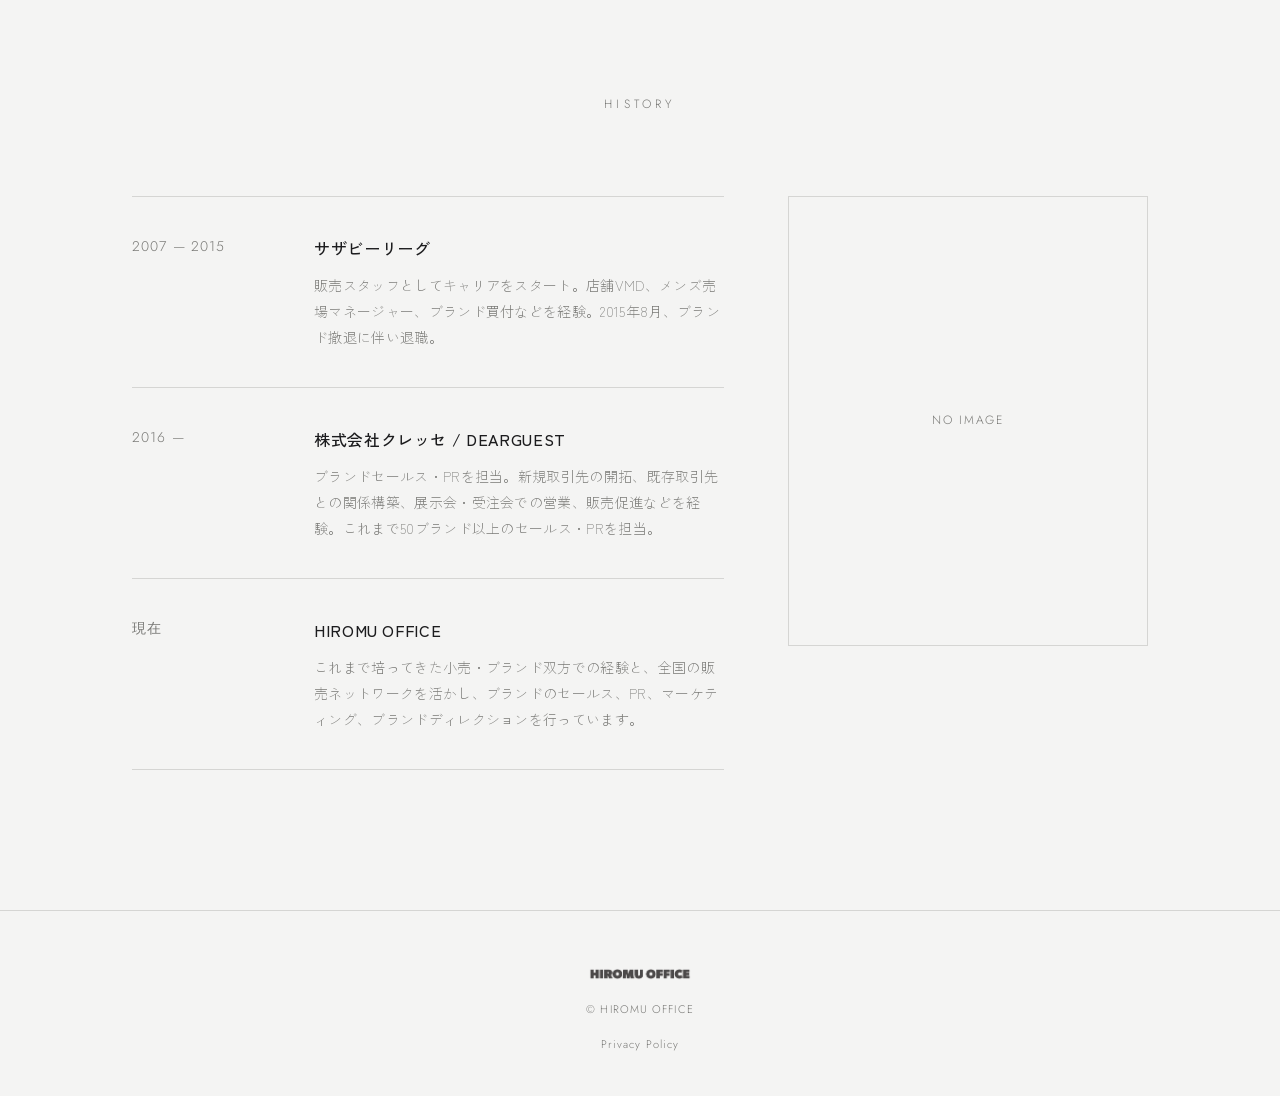
==== commit b95f96cd: "Add Privacy Policy page and link it from the site footer" ====
--- a/about.html
+++ b/about.html
@@ -119,6 +119,7 @@
 <footer class="site-footer">
   <img src="assets/logo.png" alt="HIROMU OFFICE">
   <p class="copyright">&copy; HIROMU OFFICE</p>
+  <a href="privacy.html" class="footer-link">Privacy Policy</a>
 </footer>
 
 <script src="js/main.js"></script>
--- a/css/style.css
+++ b/css/style.css
@@ -173,6 +173,7 @@
   min-height: 90vh;
   display: flex;
   align-items: center;
+  background: var(--paper);
 }
 
 .photo-bg-media {
@@ -186,14 +187,15 @@
   height: 100%;
   object-fit: cover;
   display: block;
-  filter: contrast(0.92) brightness(0.8) saturate(0.9);
+  filter: contrast(0.9) brightness(1.05) saturate(0.85);
+  opacity: 0.16;
 }
 
 .photo-bg-media::after {
   content: '';
   position: absolute;
   inset: 0;
-  background: linear-gradient(100deg, rgba(0,0,0,0.65) 0%, rgba(0,0,0,0.4) 45%, rgba(0,0,0,0.15) 100%);
+  background: linear-gradient(100deg, var(--paper) 0%, rgba(244,244,243,0.75) 45%, rgba(244,244,243,0.55) 100%);
 }
 
 .photo-bg-content {
@@ -206,30 +208,15 @@
   margin-bottom: 40px;
 }
 
-.photo-bg-content .section-head .eyebrow {
-  color: rgba(255,255,255,0.7);
-}
-
 .photo-bg-content .lead {
   max-width: 560px;
   margin: 0;
-  color: #fff;
 }
 
 .photo-bg-content .director-block {
   max-width: 560px;
   margin: 48px 0 0;
   text-align: left;
-  border-top-color: rgba(255,255,255,0.25);
-}
-
-.photo-bg-content .director-block .role {
-  color: rgba(255,255,255,0.65);
-}
-
-.photo-bg-content .director-block .name-jp,
-.photo-bg-content .director-block .name-en {
-  color: #fff;
 }
 
 @media (max-width: 860px) {
@@ -749,6 +736,102 @@
   color: var(--muted);
 }
 
+.site-footer .footer-link {
+  display: inline-block;
+  margin-top: 14px;
+  font-family: 'Jost', sans-serif;
+  font-size: 11px;
+  letter-spacing: 0.1em;
+  color: var(--muted);
+  border-bottom: 1px solid transparent;
+}
+
+.site-footer .footer-link:hover {
+  border-bottom-color: var(--muted);
+}
+
+/* Legal / Privacy Policy */
+.legal {
+  max-width: 720px;
+  margin: 0 auto;
+  font-size: 15px;
+  line-height: 1.9;
+}
+
+.legal .meta {
+  font-family: 'Jost', sans-serif;
+  font-size: 12px;
+  letter-spacing: 0.04em;
+  color: var(--muted);
+  margin-bottom: 40px;
+}
+
+.legal p {
+  margin-bottom: 1.2em;
+}
+
+.legal .article-title {
+  font-weight: 500;
+  font-size: 17px;
+  letter-spacing: 0.03em;
+  margin: 48px 0 16px;
+  padding-top: 32px;
+  border-top: 1px solid var(--line);
+}
+
+.legal .article-title:first-of-type {
+  margin-top: 0;
+  padding-top: 0;
+  border-top: none;
+}
+
+.legal ul {
+  margin: 0 0 1.2em;
+  padding-left: 1.4em;
+}
+
+.legal li {
+  color: var(--muted);
+  margin-bottom: 10px;
+  line-height: 1.8;
+}
+
+.legal-table {
+  margin-top: 56px;
+  padding-top: 32px;
+  border-top: 1px solid var(--line);
+  display: grid;
+  grid-template-columns: 140px 1fr;
+  gap: 14px 24px;
+  font-size: 14px;
+}
+
+.legal-table dt {
+  color: var(--muted);
+}
+
+.legal-table dd {
+  color: var(--ink);
+  line-height: 1.8;
+}
+
+@media (max-width: 860px) {
+  .legal-table {
+    grid-template-columns: 1fr;
+    gap: 4px 0;
+  }
+
+  .legal-table dt {
+    margin-top: 16px;
+    font-size: 12px;
+    letter-spacing: 0.05em;
+  }
+
+  .legal-table dt:first-child {
+    margin-top: 0;
+  }
+}
+
 /* Responsive */
 @media (max-width: 860px) {
   .nav-list {
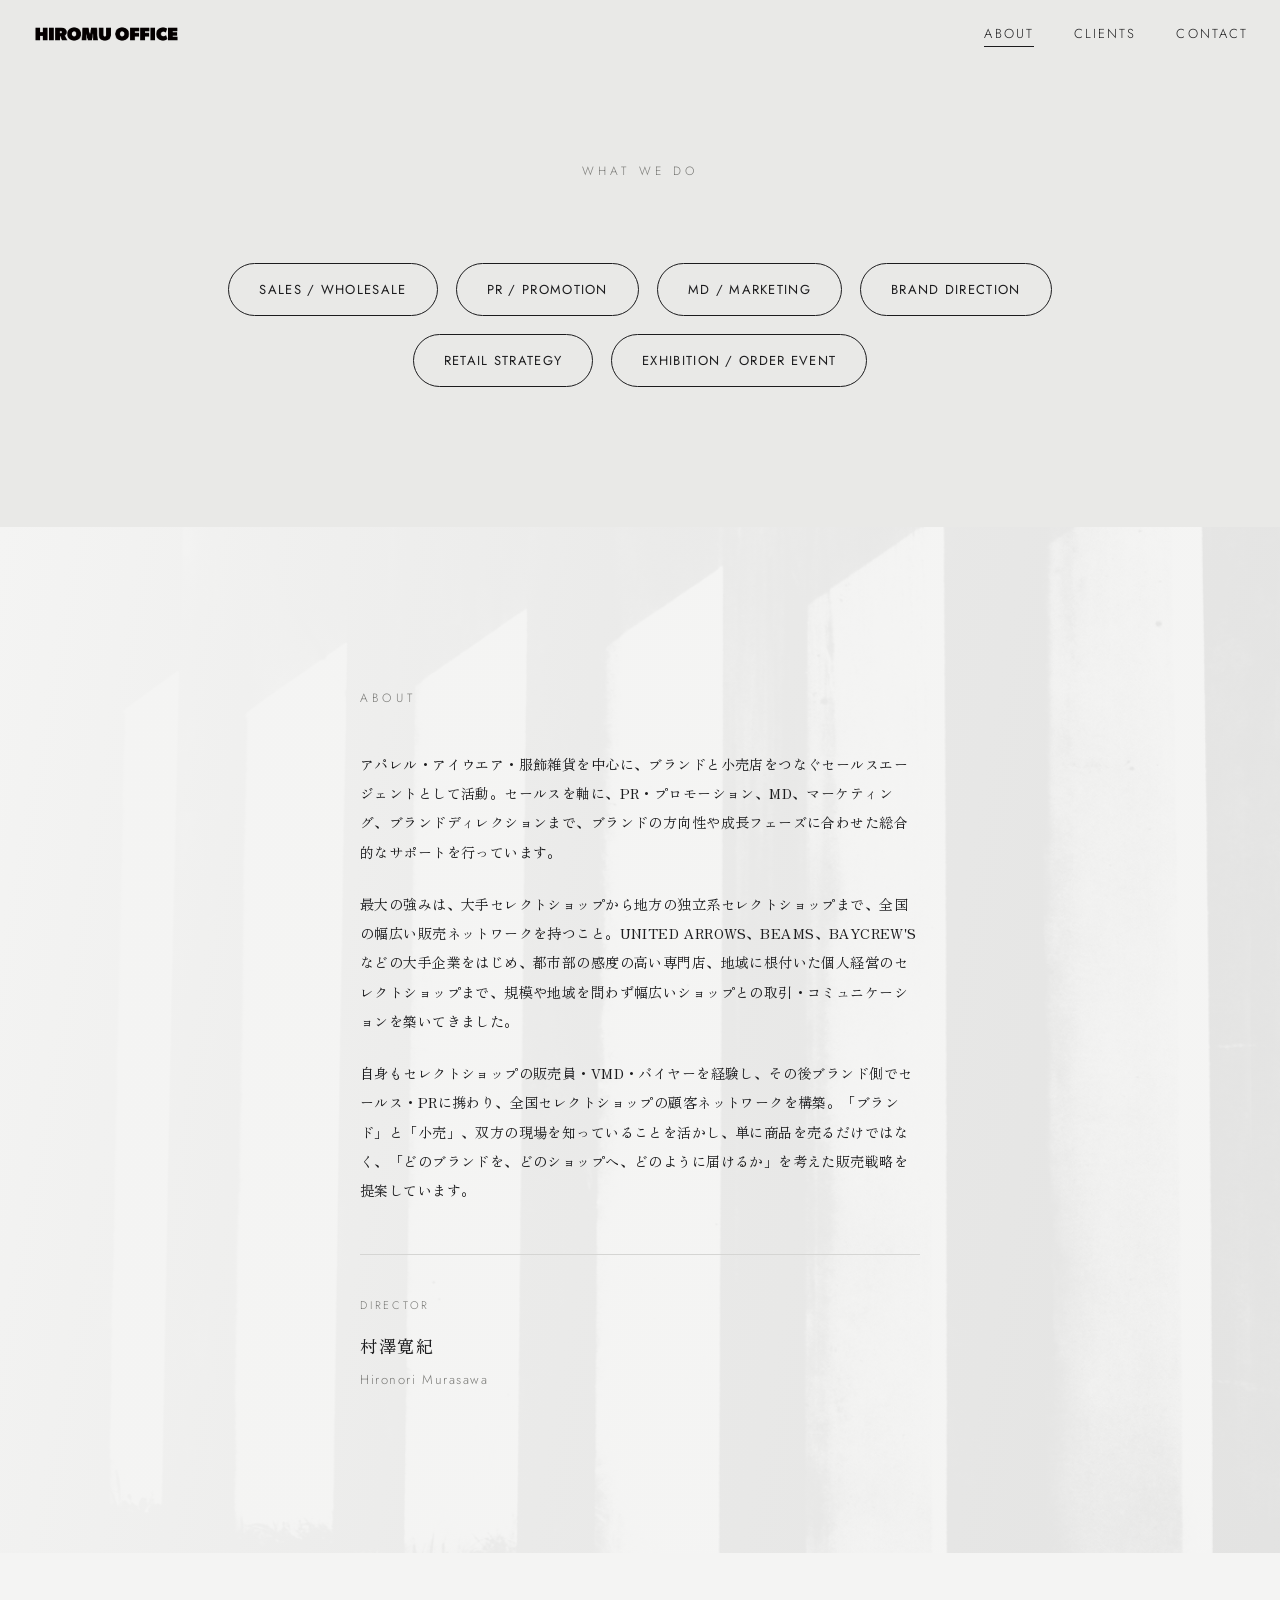
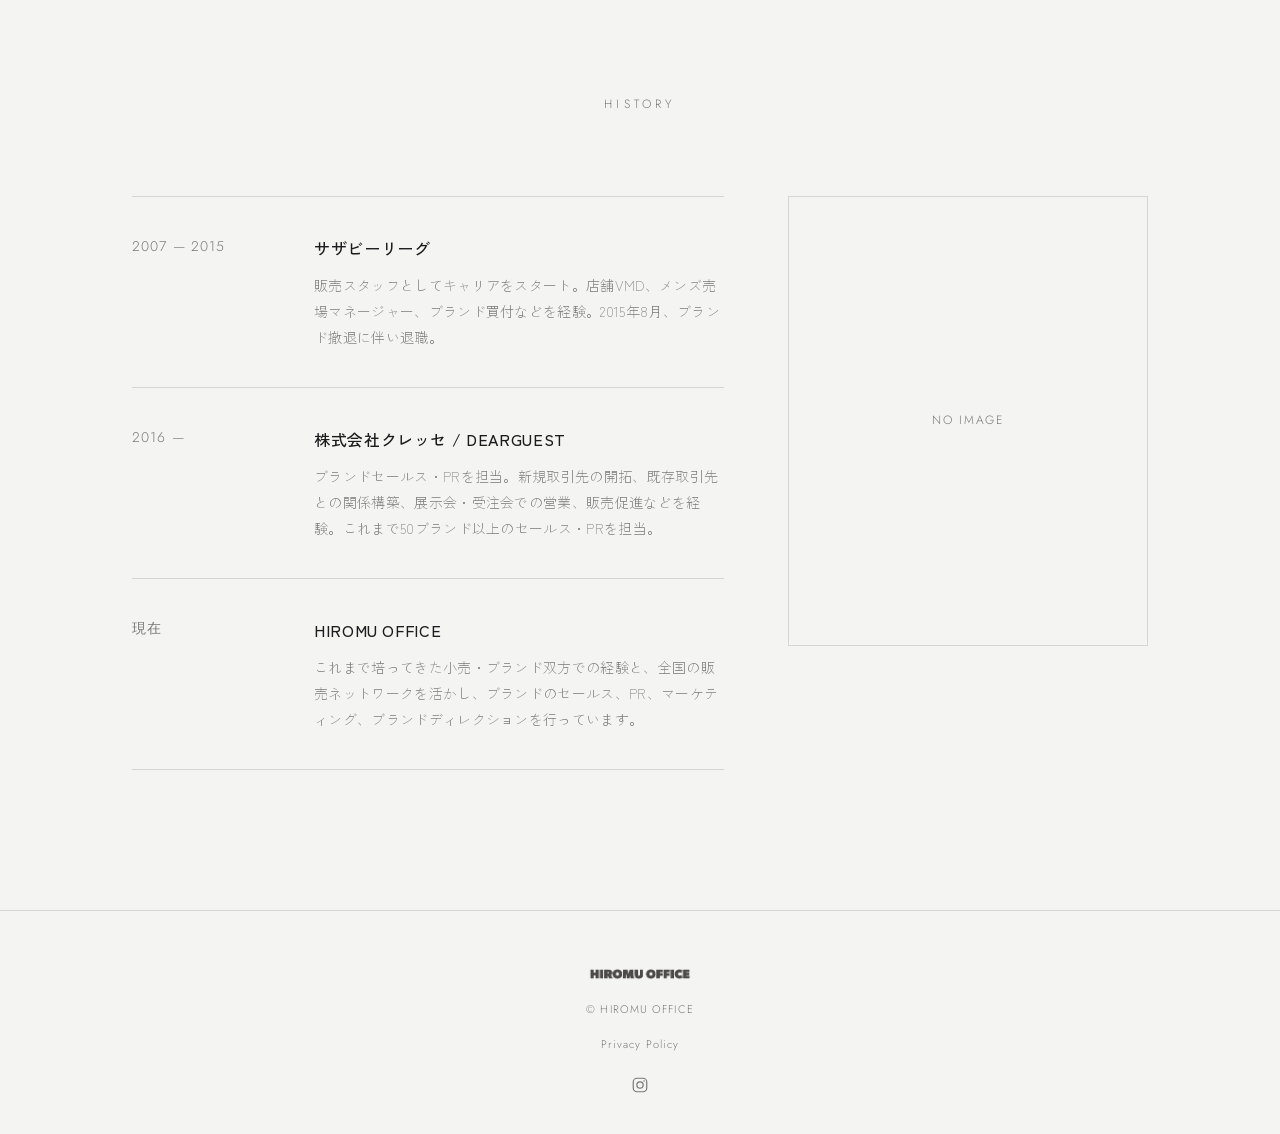
==== commit 26421209: "Add Instagram icon placeholder to footer (link to be set later)" ====
--- a/about.html
+++ b/about.html
@@ -120,6 +120,16 @@
   <img src="assets/logo.png" alt="HIROMU OFFICE">
   <p class="copyright">&copy; HIROMU OFFICE</p>
   <a href="privacy.html" class="footer-link">Privacy Policy</a>
+  <div class="social-links">
+    <!-- TODO: set the real Instagram URL -->
+    <a href="#" class="social-link" aria-label="Instagram">
+      <svg viewBox="0 0 24 24" width="18" height="18" fill="none" stroke="currentColor" stroke-width="1.6">
+        <rect x="3" y="3" width="18" height="18" rx="5"/>
+        <circle cx="12" cy="12" r="4.2"/>
+        <circle cx="17.4" cy="6.6" r="1" fill="currentColor" stroke="none"/>
+      </svg>
+    </a>
+  </div>
 </footer>
 
 <script src="js/main.js"></script>
--- a/css/style.css
+++ b/css/style.css
@@ -671,6 +671,38 @@
   margin-left: 6px;
 }
 
+.field-consent {
+  margin-bottom: 34px;
+}
+
+.consent-label {
+  display: flex;
+  align-items: flex-start;
+  gap: 10px;
+  cursor: pointer;
+}
+
+.consent-label input[type="checkbox"] {
+  width: 16px;
+  height: 16px;
+  margin-top: 2px;
+  flex-shrink: 0;
+  accent-color: var(--ink);
+  cursor: pointer;
+}
+
+.consent-label span {
+  font-size: 13px;
+  line-height: 1.7;
+  color: var(--muted);
+}
+
+.consent-label a {
+  color: var(--ink);
+  text-decoration: underline;
+  text-underline-offset: 2px;
+}
+
 .submit-btn {
   display: inline-block;
   font-family: 'Jost', sans-serif;
@@ -748,6 +780,25 @@
 
 .site-footer .footer-link:hover {
   border-bottom-color: var(--muted);
+}
+
+.social-links {
+  display: flex;
+  justify-content: center;
+  margin-top: 20px;
+}
+
+.social-link {
+  color: var(--muted);
+  transition: color 0.3s ease;
+}
+
+.social-link:hover {
+  color: var(--ink);
+}
+
+.social-link svg {
+  display: block;
 }
 
 /* Legal / Privacy Policy */
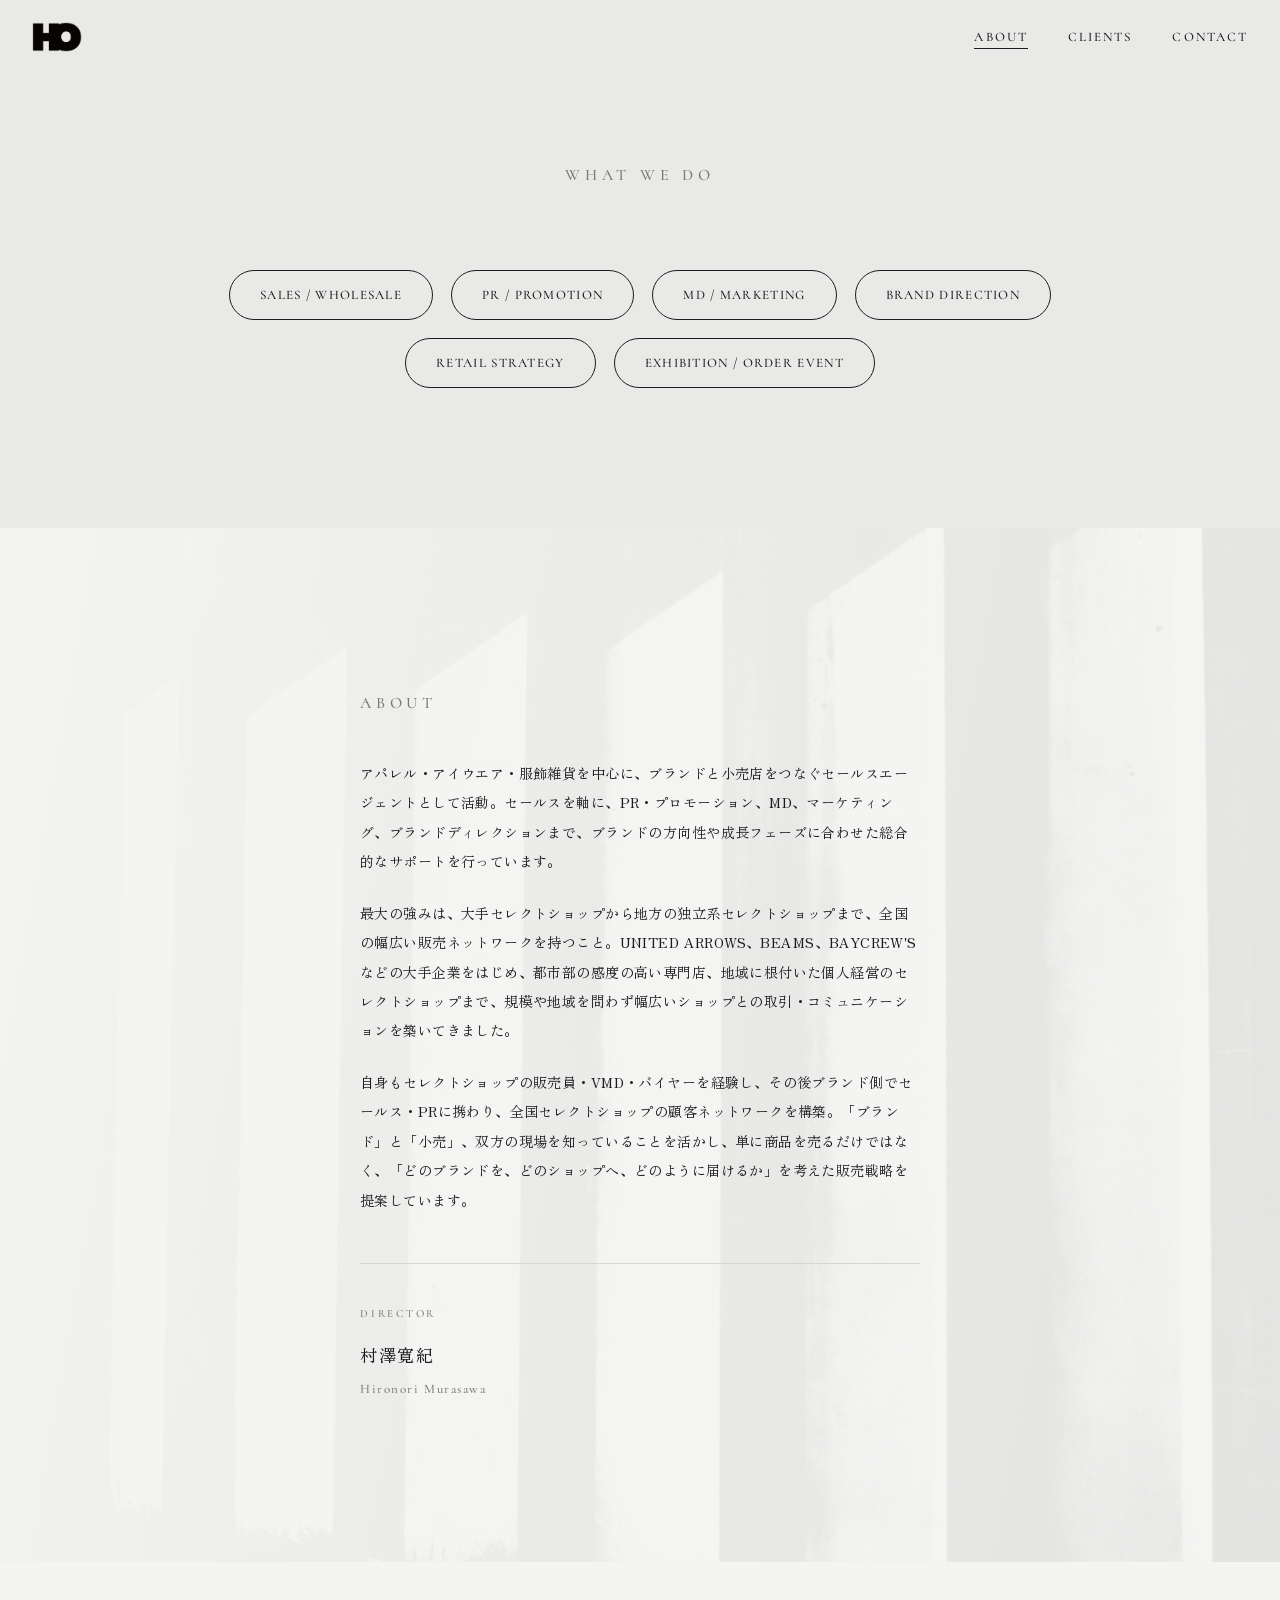
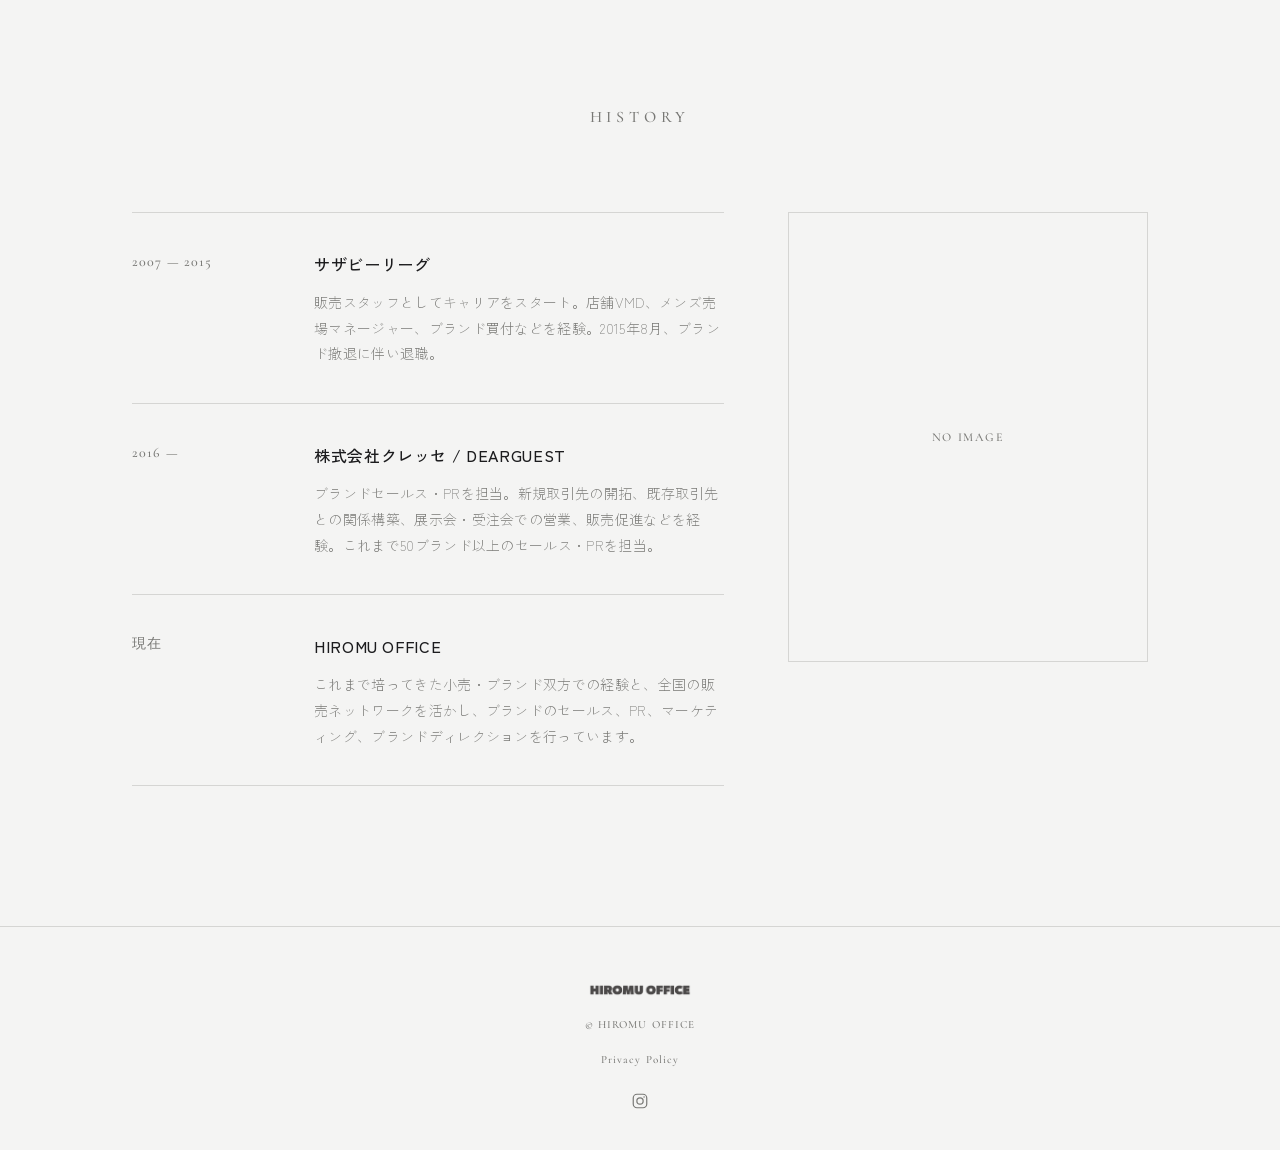
==== commit 923ba107: "Replace header logo, remove Retail Network section, and lay out client cards 3-then-2 across; remove" ====
--- a/about.html
+++ b/about.html
@@ -10,7 +10,7 @@
 <body>
 
 <header class="site-header solid">
-  <a href="index.html" class="logo-mark"><img src="assets/logo.png" alt="HIROMU OFFICE"></a>
+  <a href="index.html" class="logo-mark"><img src="assets/header-logo.png" alt="HIROMU OFFICE"></a>
   <button class="nav-toggle" aria-label="メニュー">
     <span></span><span></span><span></span>
   </button>
--- a/css/style.css
+++ b/css/style.css
@@ -1,4 +1,4 @@
-@import url('https://fonts.googleapis.com/css2?family=Fraunces:opsz,wght@9..144,500;9..144,600;9..144,700&family=Jost:wght@300;400;500;700&family=Zen+Kaku+Gothic+New:wght@300;400;500;700&family=Zen+Old+Mincho:wght@400;500&display=swap');
+@import url('https://fonts.googleapis.com/css2?family=Cormorant:wght@400;500&family=Fraunces:opsz,wght@9..144,500;9..144,600;9..144,700&family=Jost:wght@300;400;500;700&family=Zen+Kaku+Gothic+New:wght@300;400;500;700&family=Zen+Old+Mincho:wght@400;500&display=swap');
 
 :root {
   --ink: #1c1c1e;
@@ -52,13 +52,14 @@
   box-shadow: 0 1px 0 var(--line);
 }
 
-.logo-mark img { height: 20px; width: auto; }
+.logo-mark img { height: 30px; width: auto; }
 
 .nav-list {
   display: flex;
   gap: 40px;
   list-style: none;
-  font-family: 'Jost', sans-serif;
+  font-family: 'Cormorant', serif;
+  font-weight: 500;
   font-size: 13px;
   letter-spacing: 0.16em;
   text-transform: uppercase;
@@ -226,12 +227,16 @@
   }
 }
 
+.eyebrow {
+  font-family: 'Cormorant', serif;
+  font-weight: 500;
+  font-size: 16px;
+  letter-spacing: 0.3em;
+  text-transform: uppercase;
+  color: var(--muted);
+}
+
 .section-head .eyebrow {
-  font-family: 'Jost', sans-serif;
-  font-size: 12px;
-  letter-spacing: 0.35em;
-  text-transform: uppercase;
-  color: var(--muted);
   display: block;
   margin-bottom: 18px;
 }
@@ -243,10 +248,10 @@
 }
 
 .section-head h2.tagline {
-  font-family: 'Jost', sans-serif;
-  font-weight: 300;
-  font-size: clamp(20px, 3.4vw, 34px);
-  letter-spacing: 0.05em;
+  font-family: 'Cormorant', serif;
+  font-weight: 500;
+  font-size: clamp(24px, 4vw, 42px);
+  letter-spacing: 0.03em;
 }
 
 /* Nav cards on top page */
@@ -268,7 +273,8 @@
 .nav-card:hover { background: #fff; }
 
 .nav-card .num {
-  font-family: 'Jost', sans-serif;
+  font-family: 'Cormorant', serif;
+  font-weight: 500;
   font-size: 12px;
   color: var(--muted);
   letter-spacing: 0.2em;
@@ -277,10 +283,10 @@
 }
 
 .nav-card h3 {
-  font-family: 'Jost', sans-serif;
-  font-weight: 400;
-  font-size: 20px;
-  letter-spacing: 0.14em;
+  font-family: 'Cormorant', serif;
+  font-weight: 500;
+  font-size: 24px;
+  letter-spacing: 0.1em;
   margin-bottom: 18px;
 }
 
@@ -292,8 +298,9 @@
 }
 
 .nav-card .more {
-  font-family: 'Jost', sans-serif;
-  font-size: 11px;
+  font-family: 'Cormorant', serif;
+  font-weight: 500;
+  font-size: 13px;
   letter-spacing: 0.2em;
   text-transform: uppercase;
   border-bottom: 1px solid var(--ink);
@@ -363,7 +370,8 @@
 }
 
 .no-image-media span {
-  font-family: 'Jost', sans-serif;
+  font-family: 'Cormorant', serif;
+  font-weight: 500;
   font-size: 12px;
   letter-spacing: 0.14em;
   text-transform: uppercase;
@@ -400,7 +408,8 @@
 }
 
 .director-block .role {
-  font-family: 'Jost', sans-serif;
+  font-family: 'Cormorant', serif;
+  font-weight: 500;
   font-size: 11px;
   letter-spacing: 0.25em;
   text-transform: uppercase;
@@ -415,7 +424,8 @@
 }
 
 .director-block .name-en {
-  font-family: 'Jost', sans-serif;
+  font-family: 'Cormorant', serif;
+  font-weight: 500;
   font-size: 13px;
   letter-spacing: 0.12em;
   color: var(--muted);
@@ -433,7 +443,8 @@
 
 .service-btn {
   position: relative;
-  font-family: 'Jost', sans-serif;
+  font-family: 'Cormorant', serif;
+  font-weight: 500;
   background: transparent;
   border: 1px solid var(--ink);
   border-radius: 999px;
@@ -537,7 +548,8 @@
 .timeline-item:first-child { border-top: 1px solid var(--line); }
 
 .timeline-item .year {
-  font-family: 'Jost', sans-serif;
+  font-family: 'Cormorant', serif;
+  font-weight: 500;
   font-size: 14px;
   letter-spacing: 0.08em;
   color: var(--muted);
@@ -559,14 +571,16 @@
 
 /* Clients */
 .client-grid {
-  max-width: 460px;
+  max-width: 900px;
   margin: 0 auto;
   display: flex;
-  flex-direction: column;
-  gap: 110px;
+  flex-wrap: wrap;
+  justify-content: center;
+  gap: 64px 40px;
 }
 
 .client-card {
+  flex: 0 1 260px;
   text-align: center;
 }
 
@@ -589,16 +603,13 @@
   transform: scale(1.03);
 }
 
-.client-card .client-name {
+.client-logo {
   display: block;
-  font-family: 'Jost', sans-serif;
-  font-size: clamp(22px, 3.2vw, 32px);
-  letter-spacing: 0.06em;
-  text-transform: uppercase;
-}
-
-.client-card .client-name.normal-case {
-  text-transform: none;
+  margin: 0 auto;
+  max-width: 200px;
+  max-height: 46px;
+  width: auto;
+  height: auto;
 }
 
 .client-card.no-image {
@@ -606,23 +617,11 @@
   border: 1px solid var(--line);
 }
 
-.client-card.no-image .client-name {
-  color: var(--muted);
-}
-
-.network-text {
-  max-width: 640px;
-  margin: 48px auto 0;
-  text-align: center;
-  font-size: 15px;
-  color: var(--muted);
-  line-height: 2;
-}
-
-.network-text strong {
-  color: var(--ink);
-  font-weight: 500;
-}
+.client-card.no-image .client-logo {
+  max-height: 56px;
+  opacity: 0.85;
+}
+
 
 /* Contact form */
 .contact-form {
@@ -705,8 +704,9 @@
 
 .submit-btn {
   display: inline-block;
-  font-family: 'Jost', sans-serif;
-  font-size: 12px;
+  font-family: 'Cormorant', serif;
+  font-weight: 500;
+  font-size: 15px;
   letter-spacing: 0.2em;
   text-transform: uppercase;
   background: var(--ink);
@@ -762,7 +762,8 @@
 }
 
 .site-footer .copyright {
-  font-family: 'Jost', sans-serif;
+  font-family: 'Cormorant', serif;
+  font-weight: 500;
   font-size: 11px;
   letter-spacing: 0.1em;
   color: var(--muted);
@@ -771,7 +772,8 @@
 .site-footer .footer-link {
   display: inline-block;
   margin-top: 14px;
-  font-family: 'Jost', sans-serif;
+  font-family: 'Cormorant', serif;
+  font-weight: 500;
   font-size: 11px;
   letter-spacing: 0.1em;
   color: var(--muted);
@@ -914,18 +916,9 @@
 
   .timeline-item { grid-template-columns: 1fr; gap: 10px; }
 
-  .client-grid { gap: 70px; }
+  .client-grid { gap: 56px 24px; }
+
+  .client-card { flex-basis: 100%; max-width: 320px; }
 
   .section-pad { padding: 90px 0; }
-
-  .hero-split {
-    grid-template-columns: 1fr;
-    min-height: auto;
-    padding: 16px;
-    gap: 16px;
-  }
-
-  .hero-split-text { padding: 100px 8px 24px; }
-
-  .hero-split-media { aspect-ratio: 4 / 5; border-radius: 16px; }
-}
+}
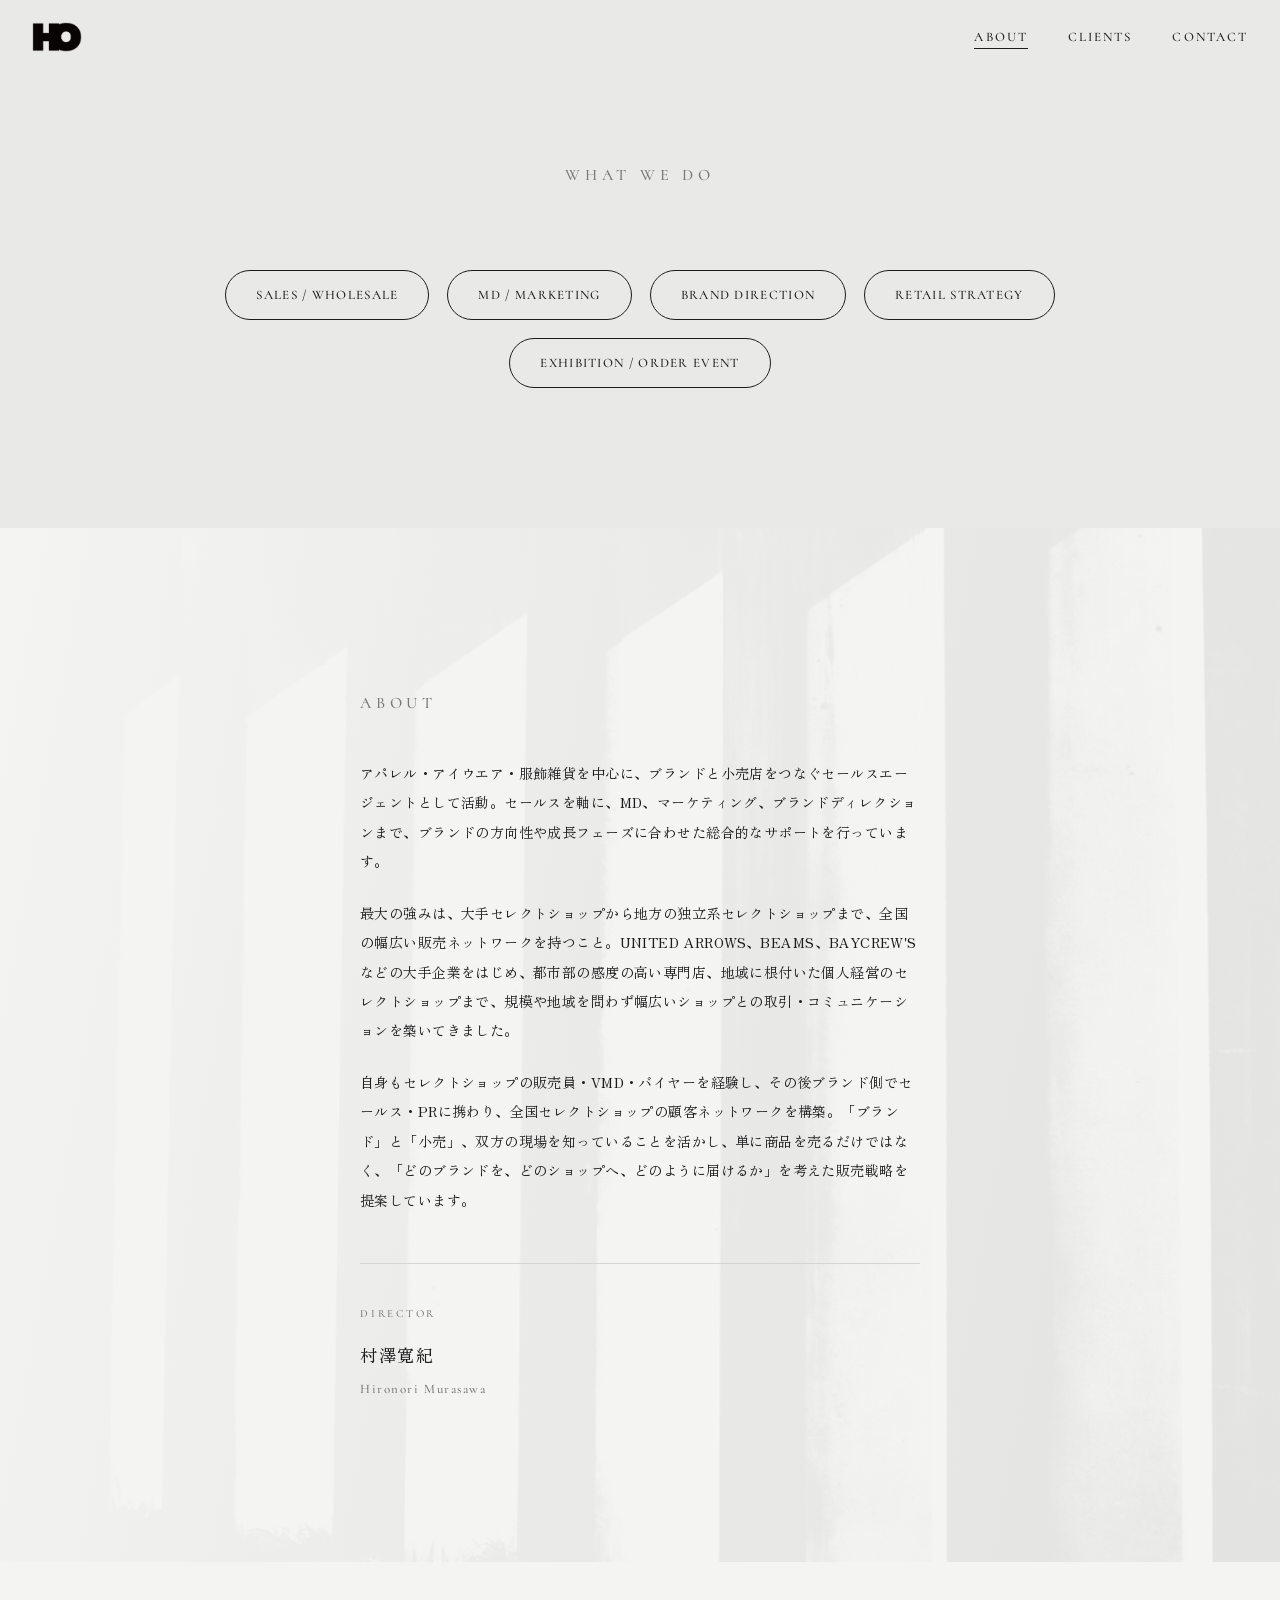
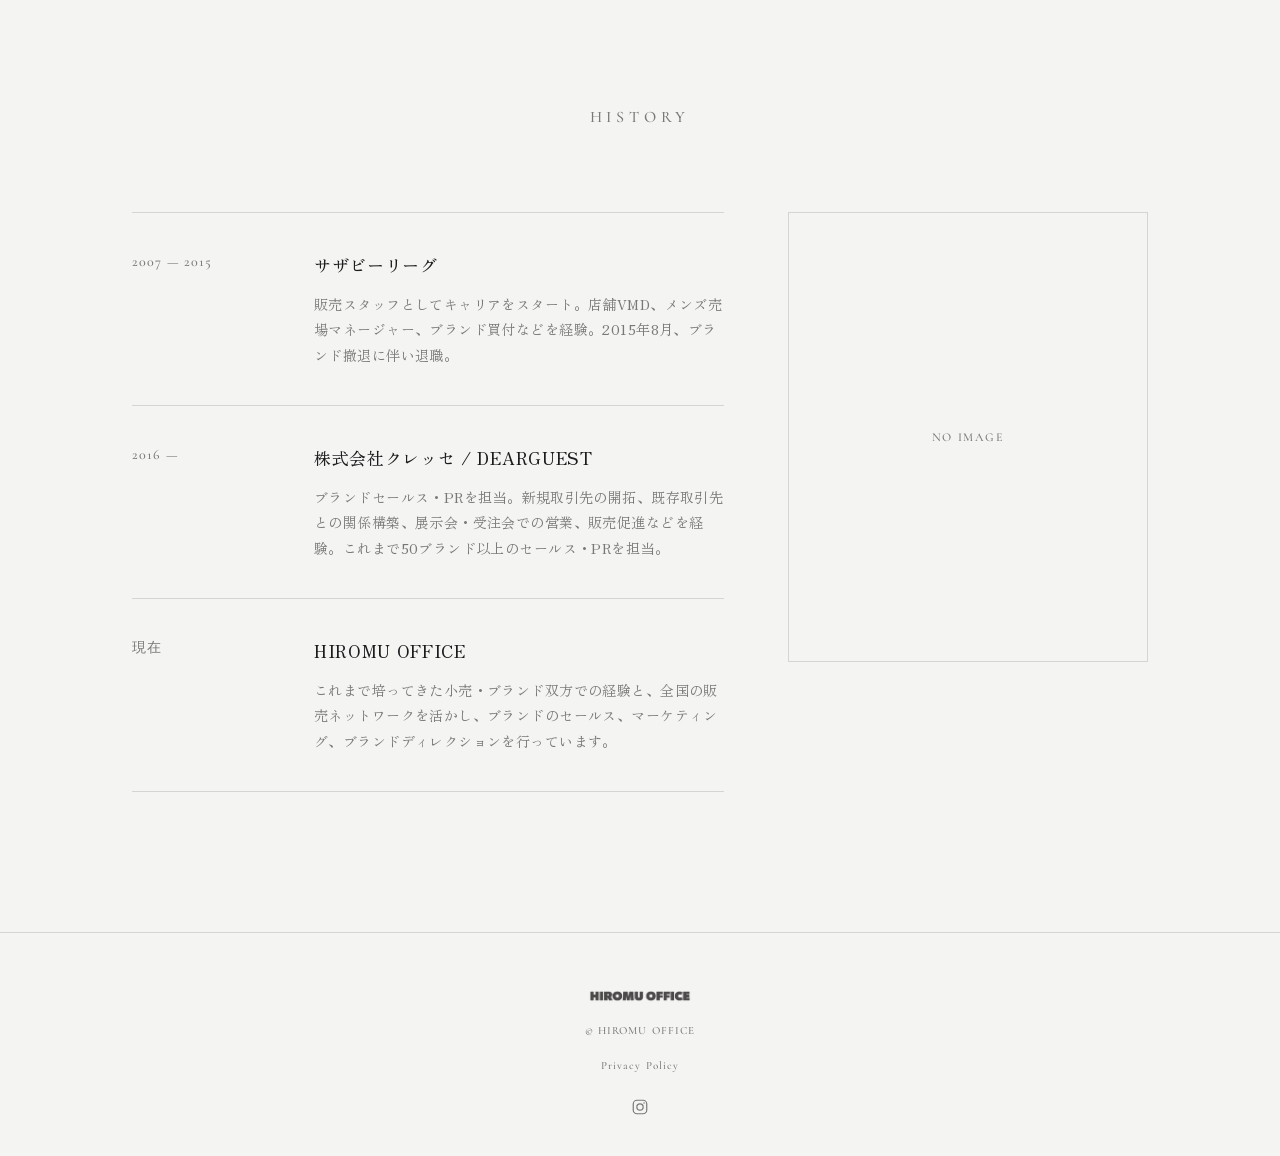
==== commit 2debc778: "Remove PR/Promotion service from About page (button, lead text, current-role description, meta descr" ====
--- a/about.html
+++ b/about.html
@@ -4,7 +4,7 @@
 <meta charset="UTF-8">
 <meta name="viewport" content="width=device-width, initial-scale=1.0">
 <title>About | HIROMU OFFICE</title>
-<meta name="description" content="HIROMU OFFICEの事業案内・プロフィール。全国の販売ネットワークを活かし、セールス、PR、MD、マーケティング、ブランドディレクションを行うセールスエージェントです。">
+<meta name="description" content="HIROMU OFFICEの事業案内・プロフィール。全国の販売ネットワークを活かし、セールス、MD、マーケティング、ブランドディレクションを行うセールスエージェントです。">
 <link rel="stylesheet" href="css/style.css">
 </head>
 <body>
@@ -30,10 +30,6 @@
       <button type="button" class="service-btn">
         <span class="btn-label">Sales / Wholesale</span>
         <span class="btn-tooltip">新規取引先の開拓から、既存取引先との関係構築まで。</span>
-      </button>
-      <button type="button" class="service-btn">
-        <span class="btn-label">PR / Promotion</span>
-        <span class="btn-tooltip">ブランドの魅力を伝えるPR・プロモーション。</span>
       </button>
       <button type="button" class="service-btn">
         <span class="btn-label">MD / Marketing</span>
@@ -65,7 +61,7 @@
     </div>
 
     <div class="lead director-intro">
-      <p>アパレル・アイウエア・服飾雑貨を中心に、ブランドと小売店をつなぐセールスエージェントとして活動。セールスを軸に、PR・プロモーション、MD、マーケティング、ブランドディレクションまで、ブランドの方向性や成長フェーズに合わせた総合的なサポートを行っています。</p>
+      <p>アパレル・アイウエア・服飾雑貨を中心に、ブランドと小売店をつなぐセールスエージェントとして活動。セールスを軸に、MD、マーケティング、ブランドディレクションまで、ブランドの方向性や成長フェーズに合わせた総合的なサポートを行っています。</p>
       <p>最大の強みは、大手セレクトショップから地方の独立系セレクトショップまで、全国の幅広い販売ネットワークを持つこと。UNITED ARROWS、BEAMS、BAYCREW'Sなどの大手企業をはじめ、都市部の感度の高い専門店、地域に根付いた個人経営のセレクトショップまで、規模や地域を問わず幅広いショップとの取引・コミュニケーションを築いてきました。</p>
       <p>自身もセレクトショップの販売員・VMD・バイヤーを経験し、その後ブランド側でセールス・PRに携わり、全国セレクトショップの顧客ネットワークを構築。「ブランド」と「小売」、双方の現場を知っていることを活かし、単に商品を売るだけではなく、「どのブランドを、どのショップへ、どのように届けるか」を考えた販売戦略を提案しています。</p>
     </div>
@@ -107,7 +103,7 @@
         <div class="year">現在</div>
         <div>
           <div class="org">HIROMU OFFICE</div>
-          <div class="desc">これまで培ってきた小売・ブランド双方での経験と、全国の販売ネットワークを活かし、ブランドのセールス、PR、マーケティング、ブランドディレクションを行っています。</div>
+          <div class="desc">これまで培ってきた小売・ブランド双方での経験と、全国の販売ネットワークを活かし、ブランドのセールス、マーケティング、ブランドディレクションを行っています。</div>
         </div>
       </div>
     </div>
--- a/css/style.css
+++ b/css/style.css
@@ -236,6 +236,18 @@
   color: var(--muted);
 }
 
+.alpha-note {
+  text-align: center;
+  font-family: 'Cormorant', serif;
+  font-style: italic;
+  font-weight: 400;
+  font-size: 14px;
+  letter-spacing: 0.04em;
+  color: var(--muted);
+  opacity: 0.75;
+  margin-bottom: 56px;
+}
+
 .section-head .eyebrow {
   display: block;
   margin-bottom: 18px;
@@ -252,6 +264,16 @@
   font-weight: 500;
   font-size: clamp(24px, 4vw, 42px);
   letter-spacing: 0.03em;
+}
+
+.eyebrow-large {
+  font-size: clamp(24px, 4vw, 42px);
+  letter-spacing: 0.05em;
+}
+
+h2.tagline.tagline-small {
+  font-size: 16px;
+  letter-spacing: 0.3em;
 }
 
 /* Nav cards on top page */
@@ -557,30 +579,32 @@
 }
 
 .timeline-item .org {
-  font-size: 16px;
+  font-family: 'Zen Old Mincho', serif;
+  font-size: 17px;
   font-weight: 500;
   letter-spacing: 0.04em;
   margin-bottom: 10px;
 }
 
 .timeline-item .desc {
+  font-family: 'Zen Old Mincho', serif;
+  font-weight: 400;
   font-size: 14px;
   color: var(--muted);
   line-height: 1.85;
+  letter-spacing: 0.03em;
 }
 
 /* Clients */
 .client-grid {
-  max-width: 900px;
+  max-width: 460px;
   margin: 0 auto;
   display: flex;
-  flex-wrap: wrap;
-  justify-content: center;
-  gap: 64px 40px;
+  flex-direction: column;
+  gap: 110px;
 }
 
 .client-card {
-  flex: 0 1 260px;
   text-align: center;
 }
 
@@ -603,23 +627,30 @@
   transform: scale(1.03);
 }
 
+.client-logo-wrap {
+  display: flex;
+  align-items: center;
+  justify-content: center;
+  width: 220px;
+  height: 56px;
+  margin: 0 auto;
+}
+
+.client-logo-wrap-boost {
+  width: 190px;
+  height: 89px;
+}
+
+.client-logo-wrap-mout {
+  width: 260px;
+  height: 66px;
+}
+
 .client-logo {
   display: block;
-  margin: 0 auto;
-  max-width: 200px;
-  max-height: 46px;
-  width: auto;
-  height: auto;
-}
-
-.client-card.no-image {
-  padding: 60px 0;
-  border: 1px solid var(--line);
-}
-
-.client-card.no-image .client-logo {
-  max-height: 56px;
-  opacity: 0.85;
+  width: 100%;
+  height: 100%;
+  object-fit: contain;
 }
 
 
@@ -916,9 +947,7 @@
 
   .timeline-item { grid-template-columns: 1fr; gap: 10px; }
 
-  .client-grid { gap: 56px 24px; }
-
-  .client-card { flex-basis: 100%; max-width: 320px; }
+  .client-grid { gap: 70px; }
 
   .section-pad { padding: 90px 0; }
 }
